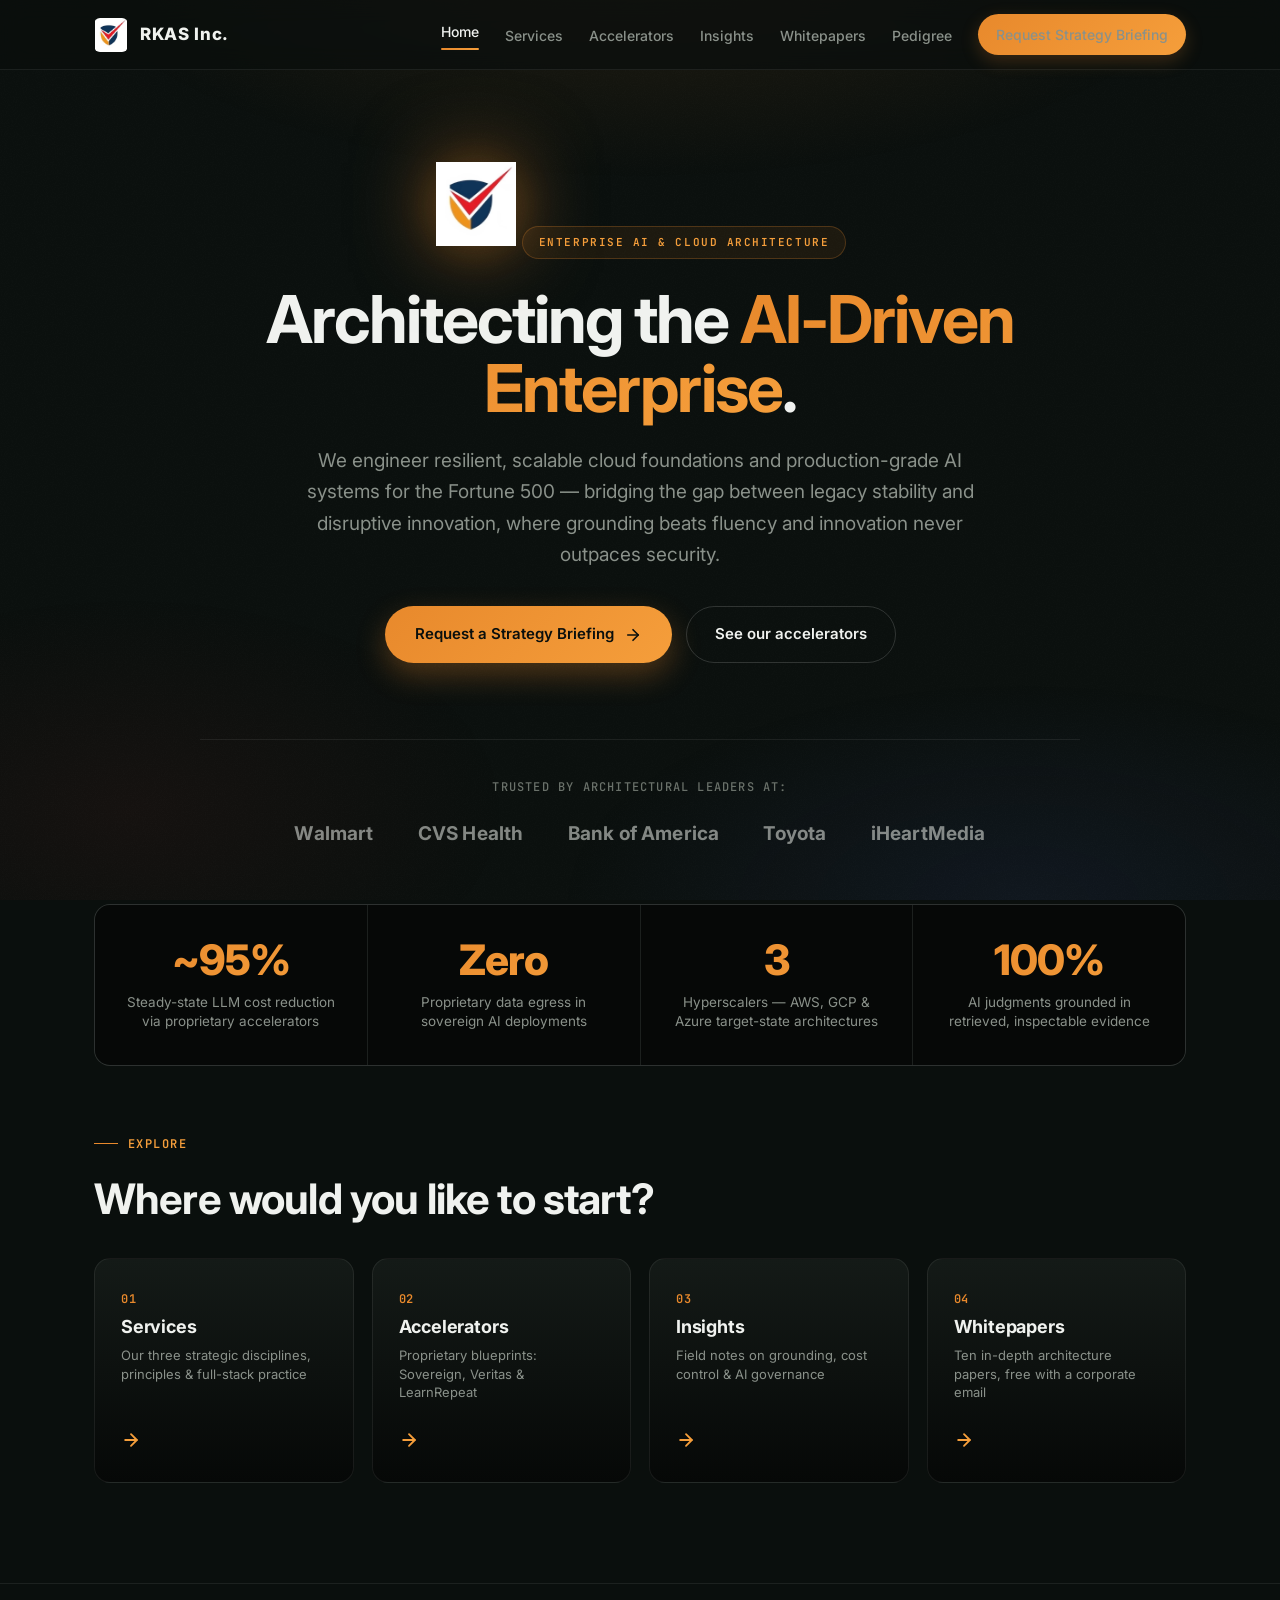
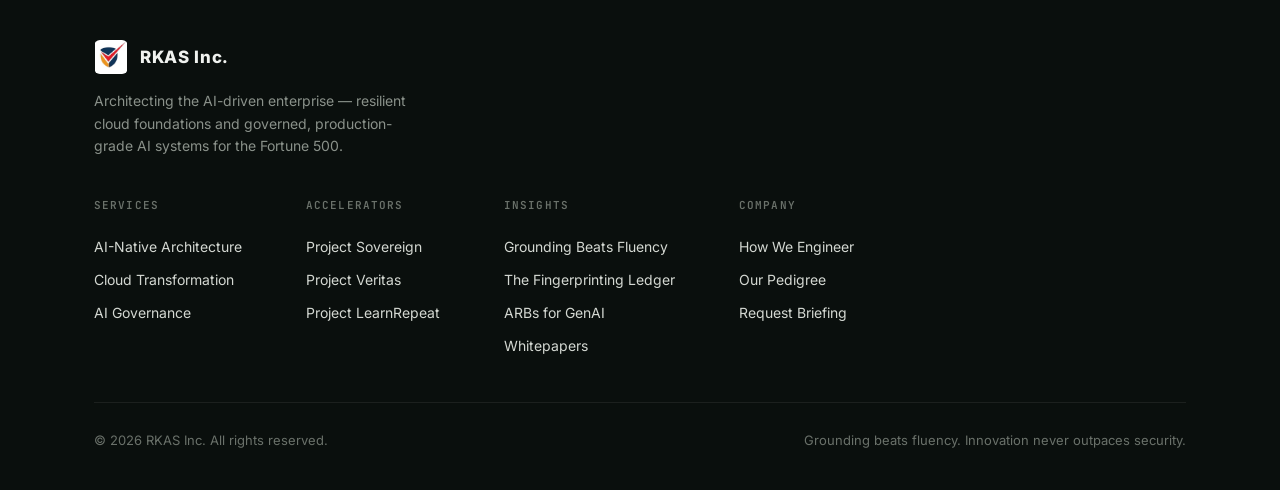
==== site/index.html @ 42dfb00d "RKAS Inc. — enterprise AI & cloud architecture marketing site Static, tabbed single-page site (Home " ====
<!DOCTYPE html>
<html lang="en">
<head>
  <meta charset="UTF-8" />
  <meta name="viewport" content="width=device-width, initial-scale=1.0" />
  <meta name="description" content="RKAS Inc. — architecting the AI-driven enterprise. We engineer resilient, scalable cloud foundations and production-grade, governed AI systems for the Fortune 500." />
  <meta name="robots" content="index, follow" />
  <meta name="theme-color" content="#0a0f0d" />
  <title>RKAS Inc. — Architecting the AI-Driven Enterprise</title>
  <link rel="icon" type="image/jpeg" href="assets/logo.jpg" />
  <link rel="preconnect" href="https://fonts.googleapis.com" />
  <link rel="preconnect" href="https://fonts.gstatic.com" crossorigin />
  <link href="https://fonts.googleapis.com/css2?family=Inter:wght@400;500;600;700;800&family=JetBrains+Mono:wght@500;600&display=swap" rel="stylesheet" />
  <!-- hCaptcha (whitepaper modal). Rendered explicitly from JS. -->
  <script src="https://js.hcaptcha.com/1/api.js?render=explicit" async defer></script>
  <style>
    :root {
      --bg: #0a0f0d;
      --bg-deep: #060807;
      --surface: #141a17;
      --surface-lift: #1c2421;
      --border: rgba(240, 242, 239, 0.08);
      --border-strong: rgba(240, 242, 239, 0.16);

      --chalk: #f0f2ef;
      --text: #d4d8d2;
      --muted: #8a918a;
      --muted-soft: #6a716a;

      --orange: #e8892c;
      --orange-bright: #f59e3b;
      --orange-glow: rgba(232, 137, 44, 0.5);
      --navy: #2a3a6e;
      --navy-bright: #4a5fa8;
      --red: #c63030;

      --shadow-lg: 0 30px 80px rgba(0, 0, 0, 0.5);
      --radius: 12px;
      --radius-lg: 16px;
      --mono: 'JetBrains Mono', ui-monospace, 'SF Mono', Menlo, monospace;
    }

    * { box-sizing: border-box; }
    html { scroll-behavior: smooth; }

    html, body {
      margin: 0;
      padding: 0;
      font-family: 'Inter', -apple-system, BlinkMacSystemFont, 'Segoe UI', Roboto, sans-serif;
      color: var(--text);
      background: var(--bg);
      -webkit-font-smoothing: antialiased;
      -moz-osx-font-smoothing: grayscale;
      line-height: 1.5;
    }

    body { min-height: 100vh; position: relative; overflow-x: hidden; }

    body::before {
      content: '';
      position: fixed;
      inset: 0;
      background:
        radial-gradient(ellipse 80% 50% at 50% -10%, rgba(232, 137, 44, 0.12), transparent 60%),
        radial-gradient(ellipse 60% 40% at 80% 100%, rgba(42, 58, 110, 0.18), transparent 60%),
        radial-gradient(ellipse 50% 40% at 10% 90%, rgba(198, 48, 48, 0.06), transparent 60%);
      pointer-events: none;
      z-index: 0;
    }

    body::after {
      content: '';
      position: fixed;
      inset: 0;
      background-image: url("data:image/svg+xml;utf8,<svg xmlns='http://www.w3.org/2000/svg' width='160' height='160'><filter id='n'><feTurbulence type='fractalNoise' baseFrequency='0.9' numOctaves='2' stitchTiles='stitch'/><feColorMatrix values='0 0 0 0 1 0 0 0 0 1 0 0 0 0 1 0 0 0 0.04 0'/></filter><rect width='100%' height='100%' filter='url(%23n)'/></svg>");
      pointer-events: none;
      z-index: 0;
      opacity: 0.5;
    }

    .container {
      width: 100%;
      max-width: 1140px;
      margin: 0 auto;
      padding: 0 24px;
      position: relative;
      z-index: 1;
    }

    a { color: inherit; }

    /* ---------- Header ---------- */
    .site-header {
      position: sticky;
      top: 0;
      z-index: 50;
      background: rgba(10, 15, 13, 0.72);
      backdrop-filter: blur(12px);
      -webkit-backdrop-filter: blur(12px);
      border-bottom: 1px solid var(--border);
    }

    .nav {
      display: flex;
      align-items: center;
      justify-content: space-between;
      padding: 14px 0;
    }

    .nav-left { display: flex; align-items: center; gap: 12px; }
    .nav-logo { width: 34px; height: 34px; object-fit: contain; border-radius: 6px; }
    .nav-name { font-weight: 800; font-size: 17px; letter-spacing: 0.04em; color: var(--chalk); }

    .nav-links {
      display: flex;
      align-items: center;
      gap: 26px;
      list-style: none;
      margin: 0;
      padding: 0;
    }

    .nav-links a {
      font-size: 14px;
      font-weight: 500;
      color: var(--muted);
      text-decoration: none;
      transition: color 0.15s;
    }

    .nav-links a:hover { color: var(--chalk); }

    .nav-cta {
      display: inline-flex;
      align-items: center;
      padding: 10px 18px;
      font-size: 13px;
      font-weight: 600;
      color: var(--bg);
      background: linear-gradient(135deg, var(--orange) 0%, var(--orange-bright) 100%);
      border-radius: 999px;
      text-decoration: none;
      box-shadow: 0 6px 18px rgba(232, 137, 44, 0.22);
      transition: filter 0.18s, box-shadow 0.2s, transform 0.1s;
      white-space: nowrap;
    }

    .nav-cta:hover { filter: brightness(1.08); box-shadow: 0 10px 26px rgba(232, 137, 44, 0.38); }
    .nav-cta:active { transform: translateY(1px); }

    .nav-toggle {
      display: none;
      background: none;
      border: 1px solid var(--border-strong);
      border-radius: 8px;
      padding: 8px;
      cursor: pointer;
    }
    .nav-toggle svg { width: 20px; height: 20px; stroke: var(--chalk); }

    /* ---------- Shared section bits ---------- */
    section { position: relative; }
    .section-pad { padding: 100px 0; }
    .alt-surface { background: var(--bg-deep); border-top: 1px solid var(--border); border-bottom: 1px solid var(--border); }

    /* ---------- Tabs ---------- */
    section[data-tab] { display: none; }
    section[data-tab].active { display: block; }
    .nav-links a[data-tab]:not(.nav-cta).active { color: var(--chalk); }
    .nav-links a[data-tab]:not(.nav-cta).active::after {
      content: '';
      display: block;
      height: 2px;
      margin-top: 5px;
      border-radius: 2px;
      background: linear-gradient(90deg, var(--orange), var(--orange-bright));
    }

    /* ---------- Home explore hub ---------- */
    .explore-grid { display: grid; grid-template-columns: repeat(4, 1fr); gap: 18px; }
    .explore-card {
      display: flex;
      flex-direction: column;
      justify-content: space-between;
      gap: 28px;
      min-height: 150px;
      text-decoration: none;
      padding: 26px;
      border: 1px solid var(--border);
      border-radius: var(--radius-lg);
      background: linear-gradient(180deg, var(--surface) 0%, var(--bg-deep) 100%);
      transition: border-color 0.2s, transform 0.2s;
    }
    .explore-card:hover { border-color: var(--border-strong); transform: translateY(-3px); }
    .ec-num { font-family: var(--mono); font-size: 12px; font-weight: 600; color: var(--orange); letter-spacing: 0.06em; }
    .ec-title { font-size: 18px; font-weight: 700; color: var(--chalk); letter-spacing: -0.01em; margin-top: 4px; }
    .ec-sub { font-size: 13px; color: var(--muted); margin-top: 6px; line-height: 1.45; }
    .ec-arrow svg { width: 20px; height: 20px; stroke: var(--orange-bright); fill: none; stroke-width: 2.2; stroke-linecap: round; stroke-linejoin: round; }

    .eyebrow {
      display: inline-flex;
      align-items: center;
      gap: 10px;
      font-family: var(--mono);
      font-size: 12px;
      font-weight: 600;
      letter-spacing: 0.12em;
      text-transform: uppercase;
      color: var(--orange-bright);
      margin-bottom: 22px;
    }

    .eyebrow::before {
      content: '';
      width: 24px;
      height: 1px;
      background: var(--orange);
    }

    .section-heading {
      font-size: clamp(28px, 4vw, 42px);
      font-weight: 700;
      letter-spacing: -0.02em;
      color: var(--chalk);
      margin: 0 0 18px;
      line-height: 1.12;
    }

    .section-intro {
      font-size: 17px;
      color: var(--muted);
      max-width: 640px;
      margin: 0;
      line-height: 1.65;
    }

    .section-head { max-width: 740px; margin-bottom: 60px; }

    /* ---------- Hero ---------- */
    .hero { text-align: center; padding: 92px 0 56px; }

    .hero-inner {
      max-width: 880px;
      margin: 0 auto;
      animation: rise 0.8s cubic-bezier(0.16, 1, 0.3, 1) both;
    }

    @keyframes rise {
      from { opacity: 0; transform: translateY(20px); }
      to { opacity: 1; transform: translateY(0); }
    }

    .hero-logo-wrap { display: inline-block; position: relative; margin-bottom: 28px; }
    .hero-logo-wrap::before {
      content: '';
      position: absolute;
      inset: -30%;
      background: radial-gradient(circle, var(--orange-glow), transparent 60%);
      filter: blur(20px);
      z-index: 0;
      opacity: 0.55;
    }
    .hero-logo {
      position: relative;
      width: 84px; height: 84px;
      object-fit: contain;
      z-index: 1;
      filter: drop-shadow(0 0 40px var(--orange-glow));
    }

    .hero-badge {
      display: inline-flex;
      align-items: center;
      gap: 8px;
      font-family: var(--mono);
      font-size: 11px;
      font-weight: 600;
      letter-spacing: 0.14em;
      text-transform: uppercase;
      color: var(--orange-bright);
      background: rgba(232, 137, 44, 0.08);
      border: 1px solid rgba(232, 137, 44, 0.25);
      padding: 7px 16px;
      border-radius: 999px;
      margin-bottom: 26px;
    }

    .hero h1 {
      font-size: clamp(38px, 6.4vw, 66px);
      font-weight: 700;
      letter-spacing: -0.03em;
      color: var(--chalk);
      margin: 0 0 22px;
      line-height: 1.05;
    }

    .hero h1 .accent {
      background: linear-gradient(135deg, var(--orange) 0%, var(--orange-bright) 100%);
      -webkit-background-clip: text;
      background-clip: text;
      -webkit-text-fill-color: transparent;
      color: transparent;
    }

    .hero p.sub {
      font-size: clamp(16px, 1.6vw, 19px);
      color: var(--muted);
      margin: 0 auto;
      max-width: 680px;
      line-height: 1.65;
    }

    .hero-actions { display: flex; gap: 14px; justify-content: center; flex-wrap: wrap; margin-top: 36px; }

    .btn-primary {
      display: inline-flex;
      align-items: center;
      gap: 10px;
      padding: 16px 30px;
      font-size: 15px;
      font-weight: 600;
      color: var(--bg);
      background: linear-gradient(135deg, var(--orange) 0%, var(--orange-bright) 100%);
      border-radius: 999px;
      text-decoration: none;
      box-shadow: 0 12px 30px rgba(232, 137, 44, 0.3);
      transition: filter 0.18s, box-shadow 0.2s, transform 0.1s;
    }
    .btn-primary:hover { filter: brightness(1.08); box-shadow: 0 16px 40px rgba(232, 137, 44, 0.45); }
    .btn-primary:active { transform: translateY(1px); }
    .btn-primary svg { width: 18px; height: 18px; stroke: currentColor; fill: none; stroke-width: 2.2; }

    .btn-ghost {
      display: inline-flex;
      align-items: center;
      gap: 8px;
      padding: 16px 28px;
      font-size: 15px;
      font-weight: 600;
      color: var(--chalk);
      background: transparent;
      border: 1px solid var(--border-strong);
      border-radius: 999px;
      text-decoration: none;
      transition: border-color 0.2s, background 0.2s, color 0.2s;
    }
    .btn-ghost:hover { border-color: rgba(232, 137, 44, 0.4); color: var(--orange-bright); background: rgba(232, 137, 44, 0.05); }

    /* ---------- Trust bar ---------- */
    .trust { margin-top: 76px; padding-top: 38px; border-top: 1px solid var(--border); }
    .trust-label {
      font-family: var(--mono);
      font-size: 12px;
      font-weight: 500;
      letter-spacing: 0.1em;
      text-transform: uppercase;
      color: var(--muted-soft);
      margin: 0 0 24px;
    }
    .trust-logos { display: flex; flex-wrap: wrap; align-items: center; justify-content: center; gap: 16px 44px; }
    .trust-logos span {
      font-size: 19px;
      font-weight: 700;
      letter-spacing: 0.01em;
      color: var(--text);
      opacity: 0.6;
      transition: opacity 0.2s;
    }
    .trust-logos span:hover { opacity: 1; }

    /* ---------- Stats band ---------- */
    .stats-band {
      display: grid;
      grid-template-columns: repeat(4, 1fr);
      gap: 1px;
      background: var(--border);
      border: 1px solid var(--border);
      border-radius: var(--radius-lg);
      overflow: hidden;
    }
    .stat { background: var(--bg-deep); padding: 34px 28px; text-align: center; }
    .stat-num {
      font-size: clamp(30px, 4vw, 42px);
      font-weight: 800;
      letter-spacing: -0.02em;
      line-height: 1;
      background: linear-gradient(135deg, var(--orange) 0%, var(--orange-bright) 100%);
      -webkit-background-clip: text;
      background-clip: text;
      -webkit-text-fill-color: transparent;
      color: transparent;
      margin-bottom: 12px;
    }
    .stat-label { font-size: 13.5px; color: var(--muted); line-height: 1.4; }

    /* ---------- Cards grid (services) ---------- */
    .grid-3 { display: grid; grid-template-columns: repeat(3, 1fr); gap: 24px; }

    .card {
      position: relative;
      background: linear-gradient(180deg, var(--surface) 0%, var(--bg-deep) 100%);
      border: 1px solid var(--border);
      border-radius: var(--radius-lg);
      padding: 34px 30px;
      transition: border-color 0.2s, transform 0.2s;
    }
    .card:hover { border-color: var(--border-strong); transform: translateY(-3px); }

    .card-icon {
      display: inline-flex;
      align-items: center;
      justify-content: center;
      width: 48px; height: 48px;
      border-radius: 12px;
      background: rgba(232, 137, 44, 0.1);
      border: 1px solid rgba(232, 137, 44, 0.25);
      margin-bottom: 22px;
    }
    .card-icon svg {
      width: 23px; height: 23px;
      stroke: var(--orange-bright);
      fill: none; stroke-width: 1.7;
      stroke-linecap: round; stroke-linejoin: round;
    }

    .card .kicker {
      display: block;
      font-family: var(--mono);
      font-size: 11px;
      font-weight: 600;
      letter-spacing: 0.1em;
      text-transform: uppercase;
      color: var(--orange);
      margin-bottom: 10px;
    }
    .card h3 {
      font-size: 20px;
      font-weight: 700;
      color: var(--chalk);
      margin: 0 0 13px;
      letter-spacing: -0.01em;
      line-height: 1.25;
    }
    .card p { font-size: 15px; color: var(--muted); margin: 0 0 20px; line-height: 1.62; }

    .card-tags { display: flex; flex-wrap: wrap; gap: 8px; padding-top: 18px; border-top: 1px solid var(--border); }
    .card-tag {
      font-family: var(--mono);
      font-size: 11px;
      color: var(--text);
      background: rgba(240, 242, 239, 0.04);
      border: 1px solid var(--border);
      padding: 5px 11px;
      border-radius: 6px;
    }

    /* ---------- Principles ---------- */
    .principles-grid { display: grid; grid-template-columns: repeat(2, 1fr); gap: 22px; }
    .principle {
      display: flex;
      gap: 20px;
      padding: 30px;
      background: linear-gradient(180deg, var(--surface) 0%, var(--bg-deep) 100%);
      border: 1px solid var(--border);
      border-radius: var(--radius-lg);
    }
    .principle-num {
      flex: none;
      font-family: var(--mono);
      font-size: 15px;
      font-weight: 600;
      color: var(--orange-bright);
      width: 44px; height: 44px;
      display: flex; align-items: center; justify-content: center;
      border: 1px solid rgba(232, 137, 44, 0.3);
      border-radius: 10px;
      background: rgba(232, 137, 44, 0.06);
    }
    .principle h3 { font-size: 18px; font-weight: 700; color: var(--chalk); margin: 4px 0 8px; letter-spacing: -0.01em; }
    .principle p { font-size: 14.5px; color: var(--muted); margin: 0; line-height: 1.6; }

    /* ---------- Accelerators (case blocks) ---------- */
    .case {
      position: relative;
      background: linear-gradient(180deg, var(--surface) 0%, var(--bg-deep) 100%);
      border: 1px solid var(--border);
      border-radius: var(--radius-lg);
      padding: 42px;
      margin-bottom: 26px;
      display: grid;
      grid-template-columns: 1fr 1.15fr;
      gap: 44px;
    }
    .case:last-child { margin-bottom: 0; }

    .case-side { }
    .case-name {
      font-family: var(--mono);
      font-size: 12px;
      font-weight: 600;
      letter-spacing: 0.08em;
      text-transform: uppercase;
      color: var(--orange);
      margin-bottom: 14px;
    }
    .case-domain {
      display: inline-block;
      font-family: var(--mono);
      font-size: 11px;
      color: var(--navy-bright);
      border: 1px solid rgba(74, 95, 168, 0.4);
      background: rgba(42, 58, 110, 0.15);
      padding: 4px 10px;
      border-radius: 6px;
      margin-bottom: 18px;
    }
    .case h3 {
      font-size: 24px;
      font-weight: 700;
      color: var(--chalk);
      margin: 0 0 16px;
      letter-spacing: -0.015em;
      line-height: 1.2;
    }
    .case-lead { font-size: 15.5px; color: var(--muted); margin: 0 0 24px; line-height: 1.65; }

    .case-metric {
      display: flex;
      align-items: baseline;
      gap: 12px;
      padding: 18px 20px;
      border: 1px solid rgba(232, 137, 44, 0.22);
      background: rgba(232, 137, 44, 0.05);
      border-radius: var(--radius);
    }
    .case-metric-num {
      font-size: 30px;
      font-weight: 800;
      letter-spacing: -0.02em;
      background: linear-gradient(135deg, var(--orange) 0%, var(--orange-bright) 100%);
      -webkit-background-clip: text;
      background-clip: text;
      -webkit-text-fill-color: transparent;
      color: transparent;
      line-height: 1;
    }
    .case-metric-label { font-size: 13px; color: var(--text); line-height: 1.4; }

    .case-highlights { display: flex; flex-direction: column; gap: 18px; }
    .hl { display: flex; gap: 14px; }
    .hl-mark { flex: none; margin-top: 3px; }
    .hl-mark svg { width: 18px; height: 18px; stroke: var(--orange-bright); fill: none; stroke-width: 2; stroke-linecap: round; stroke-linejoin: round; }
    .hl-label {
      font-family: var(--mono);
      font-size: 12px;
      font-weight: 600;
      letter-spacing: 0.04em;
      color: var(--chalk);
      display: block;
      margin-bottom: 4px;
    }
    .hl-text { font-size: 14px; color: var(--muted); line-height: 1.55; }

    /* ---------- Capabilities ---------- */
    .cap-grid { display: grid; grid-template-columns: repeat(4, 1fr); gap: 22px; }
    .cap-col h4 {
      font-family: var(--mono);
      font-size: 12px;
      font-weight: 600;
      letter-spacing: 0.08em;
      text-transform: uppercase;
      color: var(--orange-bright);
      margin: 0 0 16px;
      padding-bottom: 12px;
      border-bottom: 1px solid var(--border);
    }
    .cap-col ul { list-style: none; margin: 0; padding: 0; }
    .cap-col li { font-size: 14.5px; color: var(--text); padding: 7px 0; }

    /* ---------- Insights ---------- */
    .insights-grid { display: grid; grid-template-columns: repeat(3, 1fr); gap: 24px; }
    .insight-card {
      display: flex;
      flex-direction: column;
      text-decoration: none;
      background: linear-gradient(180deg, var(--surface) 0%, var(--bg-deep) 100%);
      border: 1px solid var(--border);
      border-radius: var(--radius-lg);
      padding: 30px;
      transition: border-color 0.2s, transform 0.2s;
    }
    .insight-card:hover { border-color: var(--border-strong); transform: translateY(-3px); }
    .insight-cat {
      font-family: var(--mono);
      font-size: 11px;
      font-weight: 600;
      letter-spacing: 0.08em;
      text-transform: uppercase;
      color: var(--orange);
      margin-bottom: 14px;
    }
    .insight-card h3 {
      font-size: 19px;
      font-weight: 700;
      color: var(--chalk);
      margin: 0 0 12px;
      letter-spacing: -0.01em;
      line-height: 1.3;
    }
    .insight-card p { font-size: 14.5px; color: var(--muted); margin: 0 0 22px; line-height: 1.6; flex: 1; }
    .insight-meta {
      display: flex;
      align-items: center;
      justify-content: space-between;
      padding-top: 18px;
      border-top: 1px solid var(--border);
      font-size: 13px;
      color: var(--muted-soft);
    }
    .insight-link { color: var(--orange-bright); font-weight: 600; display: inline-flex; align-items: center; gap: 6px; }
    .insight-link svg { width: 15px; height: 15px; stroke: currentColor; fill: none; stroke-width: 2.2; }

    /* ---------- Whitepapers ---------- */
    .wp-grid { display: grid; grid-template-columns: 1fr 1fr; gap: 24px; }
    .wp-card {
      position: relative;
      display: flex;
      flex-direction: column;
      background: linear-gradient(180deg, var(--surface) 0%, var(--bg-deep) 100%);
      border: 1px solid var(--border);
      border-radius: var(--radius-lg);
      padding: 34px;
      transition: border-color 0.2s, transform 0.2s;
    }
    .wp-card:hover { border-color: var(--border-strong); transform: translateY(-3px); }
    .wp-cat {
      font-family: var(--mono);
      font-size: 11px;
      font-weight: 600;
      letter-spacing: 0.08em;
      text-transform: uppercase;
      color: var(--orange);
      margin-bottom: 12px;
    }
    .wp-card h3 { font-size: 20px; font-weight: 700; color: var(--chalk); margin: 0 0 16px; letter-spacing: -0.015em; line-height: 1.28; }
    .wp-challenge {
      font-size: 14.5px; color: var(--text); line-height: 1.6;
      margin: 0 0 18px; padding: 14px 16px;
      background: rgba(232, 137, 44, 0.05);
      border: 1px solid rgba(232, 137, 44, 0.18);
      border-radius: 10px;
    }
    .wp-label {
      display: block; font-family: var(--mono); font-size: 11px;
      font-weight: 600; letter-spacing: 0.08em; text-transform: uppercase;
      margin-bottom: 6px;
    }
    .wp-challenge .wp-label { color: var(--orange-bright); }
    .wp-summary { font-size: 14.5px; color: var(--muted); margin: 0 0 24px; line-height: 1.65; flex: 1; }
    .wp-summary .wp-label { color: var(--muted-soft); }
    .wp-foot { display: flex; align-items: center; justify-content: space-between; gap: 16px; flex-wrap: wrap; padding-top: 22px; border-top: 1px solid var(--border); }
    .wp-specs { font-family: var(--mono); font-size: 12px; color: var(--muted-soft); }
    .wp-download {
      display: inline-flex;
      align-items: center;
      gap: 9px;
      padding: 12px 20px;
      font-family: inherit;
      font-size: 14px;
      font-weight: 600;
      color: var(--bg);
      background: linear-gradient(135deg, var(--orange) 0%, var(--orange-bright) 100%);
      border: none;
      border-radius: 999px;
      cursor: pointer;
      box-shadow: 0 6px 18px rgba(232, 137, 44, 0.22);
      transition: filter 0.18s, box-shadow 0.2s, transform 0.1s;
    }
    .wp-download:hover { filter: brightness(1.08); box-shadow: 0 10px 26px rgba(232, 137, 44, 0.38); }
    .wp-download:active { transform: translateY(1px); }
    .wp-download svg { width: 16px; height: 16px; stroke: currentColor; fill: none; stroke-width: 2.1; stroke-linecap: round; stroke-linejoin: round; }

    /* ---------- Modal ---------- */
    .modal-overlay {
      position: fixed;
      inset: 0;
      z-index: 100;
      display: none;
      align-items: center;
      justify-content: center;
      padding: 24px;
      background: rgba(6, 8, 7, 0.72);
      backdrop-filter: blur(6px);
      -webkit-backdrop-filter: blur(6px);
    }
    .modal-overlay.open { display: flex; animation: fade 0.2s ease both; }
    @keyframes fade { from { opacity: 0; } to { opacity: 1; } }

    .modal {
      position: relative;
      width: 100%;
      max-width: 460px;
      background: linear-gradient(180deg, var(--surface) 0%, var(--bg-deep) 100%);
      border: 1px solid var(--border-strong);
      border-radius: var(--radius-lg);
      box-shadow: var(--shadow-lg);
      padding: 36px;
      animation: rise 0.35s cubic-bezier(0.16, 1, 0.3, 1) both;
    }
    .modal-close {
      position: absolute;
      top: 16px; right: 16px;
      width: 34px; height: 34px;
      display: inline-flex; align-items: center; justify-content: center;
      background: transparent;
      border: 1px solid var(--border);
      border-radius: 8px;
      color: var(--muted);
      cursor: pointer;
      transition: color 0.15s, border-color 0.15s;
    }
    .modal-close:hover { color: var(--chalk); border-color: var(--border-strong); }
    .modal-close svg { width: 16px; height: 16px; stroke: currentColor; fill: none; stroke-width: 2; }
    .modal-icon {
      display: inline-flex; align-items: center; justify-content: center;
      width: 46px; height: 46px; border-radius: 12px;
      background: rgba(232, 137, 44, 0.1); border: 1px solid rgba(232, 137, 44, 0.25);
      margin-bottom: 18px;
    }
    .modal-icon svg { width: 22px; height: 22px; stroke: var(--orange-bright); fill: none; stroke-width: 1.8; stroke-linecap: round; stroke-linejoin: round; }
    .modal h3 { font-size: 22px; font-weight: 700; color: var(--chalk); margin: 0 0 8px; letter-spacing: -0.015em; }
    .modal-sub { font-size: 14.5px; color: var(--muted); margin: 0 0 24px; line-height: 1.55; }
    .modal-sub .wp-target { color: var(--chalk); font-weight: 600; }
    .modal .field { display: flex; flex-direction: column; gap: 8px; }
    .modal label { font-size: 12px; font-weight: 600; color: var(--text); letter-spacing: 0.04em; text-transform: uppercase; }
    .modal input {
      font-family: inherit; font-size: 15px; color: var(--chalk);
      padding: 13px 16px; border: 1px solid var(--border-strong);
      border-radius: var(--radius); background: rgba(10, 15, 13, 0.6);
      transition: border-color 0.18s, box-shadow 0.18s, background 0.18s; width: 100%;
    }
    .modal input::placeholder { color: var(--muted-soft); }
    .modal input:focus { outline: none; border-color: var(--orange); background: rgba(10, 15, 13, 0.9); box-shadow: 0 0 0 3px rgba(232, 137, 44, 0.18); }
    .modal input.invalid { border-color: var(--red); box-shadow: 0 0 0 3px rgba(198, 48, 48, 0.18); }
    .wp-captcha { margin: 16px 0 2px; min-height: 0; }
    .wp-captcha:empty { display: none; }
    .modal-error { font-size: 13px; color: #f08a8a; min-height: 18px; margin: 8px 0 0; }
    .modal-submit {
      margin-top: 18px; width: 100%;
      padding: 15px 24px; font-family: inherit; font-size: 14px; font-weight: 600;
      text-transform: uppercase; letter-spacing: 0.06em; color: var(--bg);
      background: linear-gradient(135deg, var(--orange) 0%, var(--orange-bright) 100%);
      border: none; border-radius: var(--radius); cursor: pointer;
      box-shadow: 0 8px 24px rgba(232, 137, 44, 0.25);
      transition: transform 0.1s, box-shadow 0.2s, filter 0.2s;
    }
    .modal-submit:hover { filter: brightness(1.08); box-shadow: 0 12px 32px rgba(232, 137, 44, 0.4); }
    .modal-submit:active { transform: translateY(1px); }
    .modal-submit:disabled { opacity: 0.7; cursor: default; }
    .modal-note { font-size: 12px; color: var(--muted-soft); margin: 16px 0 0; line-height: 1.5; text-align: center; }
    .modal-success {
      display: none; flex-direction: column; align-items: center; text-align: center; gap: 6px; padding: 12px 0;
    }
    .modal.done .modal-form { display: none; }
    .modal.done .modal-success { display: flex; }
    .modal-success .check {
      width: 56px; height: 56px; border-radius: 50%;
      background: rgba(0, 210, 148, 0.12); border: 1px solid rgba(0, 210, 148, 0.3);
      display: inline-flex; align-items: center; justify-content: center; margin-bottom: 8px;
    }
    .modal-success .check svg { width: 28px; height: 28px; stroke: #00d294; fill: none; stroke-width: 2.5; stroke-linecap: round; stroke-linejoin: round; }
    .modal-success h3 { margin: 0; }
    .modal-success p { font-size: 14px; color: var(--muted); margin: 0; }

    /* ---------- Pedigree ---------- */
    .pedigree-grid { display: grid; grid-template-columns: 1fr 1fr; gap: 26px; }
    .pedigree-block {
      background: linear-gradient(180deg, var(--surface) 0%, var(--bg-deep) 100%);
      border: 1px solid var(--border);
      border-radius: var(--radius-lg);
      padding: 38px 36px;
    }
    .pedigree-block h3 {
      font-family: var(--mono);
      font-size: 13px;
      font-weight: 600;
      letter-spacing: 0.08em;
      text-transform: uppercase;
      color: var(--orange-bright);
      margin: 0 0 18px;
    }
    .pedigree-block p { font-size: 16px; color: var(--text); margin: 0; line-height: 1.7; }
    .pedigree-quote {
      margin-top: 18px;
      font-size: 16px;
      color: var(--chalk);
      font-weight: 600;
      line-height: 1.5;
      padding-left: 16px;
      border-left: 2px solid var(--orange);
    }

    /* ---------- Contact ---------- */
    .contact {
      background: linear-gradient(180deg, var(--surface) 0%, var(--bg-deep) 100%);
      border-radius: var(--radius-lg);
      box-shadow: var(--shadow-lg);
      padding: 48px;
      max-width: 720px;
      width: 100%;
      margin: 0 auto;
      border: 1px solid var(--border);
      position: relative;
    }
    .contact::before {
      content: '';
      position: absolute;
      inset: -1px;
      border-radius: var(--radius-lg);
      padding: 1px;
      background: linear-gradient(180deg, rgba(232, 137, 44, 0.25), transparent 50%);
      -webkit-mask: linear-gradient(#000 0 0) content-box, linear-gradient(#000 0 0);
      -webkit-mask-composite: xor;
      mask-composite: exclude;
      pointer-events: none;
    }
    .contact-header { margin-bottom: 32px; text-align: center; }
    .contact-header h2 { font-size: 28px; font-weight: 700; color: var(--chalk); margin: 0 0 8px; letter-spacing: -0.015em; }
    .contact-header p { color: var(--muted); margin: 0; font-size: 15px; }

    .form { display: flex; flex-direction: column; gap: 20px; }
    .form-row { display: grid; grid-template-columns: 1fr 1fr; gap: 20px; }
    .field { display: flex; flex-direction: column; gap: 8px; }
    .field label {
      font-size: 12px;
      font-weight: 600;
      color: var(--text);
      letter-spacing: 0.04em;
      text-transform: uppercase;
    }
    .field label .req { color: var(--orange); margin-left: 3px; }

    .field input, .field select, .field textarea {
      font-family: inherit;
      font-size: 15px;
      color: var(--chalk);
      padding: 13px 16px;
      border: 1px solid var(--border-strong);
      border-radius: var(--radius);
      background: rgba(10, 15, 13, 0.6);
      transition: border-color 0.18s, box-shadow 0.18s, background 0.18s;
      width: 100%;
    }
    .field select {
      appearance: none;
      -webkit-appearance: none;
      background-image: url("data:image/svg+xml;utf8,<svg xmlns='http://www.w3.org/2000/svg' width='14' height='14' viewBox='0 0 24 24' fill='none' stroke='%238a918a' stroke-width='2' stroke-linecap='round' stroke-linejoin='round'><polyline points='6 9 12 15 18 9'/></svg>");
      background-repeat: no-repeat;
      background-position: right 16px center;
      padding-right: 42px;
      cursor: pointer;
    }
    .field input::placeholder, .field textarea::placeholder { color: var(--muted-soft); }
    .field textarea { resize: vertical; min-height: 130px; line-height: 1.55; }
    .field input:focus, .field select:focus, .field textarea:focus {
      outline: none;
      border-color: var(--orange);
      background: rgba(10, 15, 13, 0.9);
      box-shadow: 0 0 0 3px rgba(232, 137, 44, 0.18);
    }

    .submit {
      margin-top: 8px;
      padding: 16px 24px;
      font-family: inherit;
      font-size: 14px;
      font-weight: 600;
      text-transform: uppercase;
      letter-spacing: 0.08em;
      color: var(--bg);
      background: linear-gradient(135deg, var(--orange) 0%, var(--orange-bright) 100%);
      border: none;
      border-radius: var(--radius);
      cursor: pointer;
      transition: transform 0.1s, box-shadow 0.2s, filter 0.2s;
      box-shadow: 0 8px 24px rgba(232, 137, 44, 0.25);
    }
    .submit:hover { filter: brightness(1.08); box-shadow: 0 12px 32px rgba(232, 137, 44, 0.4); }
    .submit:active { transform: translateY(1px); }
    .submit:focus-visible { outline: 2px solid var(--orange-bright); outline-offset: 3px; }

    /* ---------- Footer ---------- */
    .footer { border-top: 1px solid var(--border); padding: 56px 0 40px; }
    .footer-top { display: flex; justify-content: space-between; gap: 40px; flex-wrap: wrap; margin-bottom: 40px; }
    .footer-brand { max-width: 320px; }
    .footer-brand .nav-left { margin-bottom: 16px; }
    .footer-brand p { font-size: 14px; color: var(--muted); margin: 0; line-height: 1.6; }
    .footer-cols { display: flex; gap: 64px; flex-wrap: wrap; }
    .footer-col h5 {
      font-family: var(--mono);
      font-size: 11px;
      font-weight: 600;
      letter-spacing: 0.1em;
      text-transform: uppercase;
      color: var(--muted-soft);
      margin: 0 0 16px;
    }
    .footer-col a { display: block; font-size: 14px; color: var(--text); text-decoration: none; padding: 6px 0; transition: color 0.15s; }
    .footer-col a:hover { color: var(--orange-bright); }
    .footer-bottom {
      padding-top: 28px;
      border-top: 1px solid var(--border);
      display: flex;
      justify-content: space-between;
      gap: 16px;
      flex-wrap: wrap;
      color: var(--muted-soft);
      font-size: 13px;
    }

    /* ---------- Mobile ---------- */
    @media (max-width: 900px) {
      .grid-3 { grid-template-columns: 1fr; }
      .insights-grid { grid-template-columns: 1fr; }
      .wp-grid { grid-template-columns: 1fr; }
      .explore-grid { grid-template-columns: 1fr 1fr; }
      .principles-grid { grid-template-columns: 1fr; }
      .pedigree-grid { grid-template-columns: 1fr; }
      .cap-grid { grid-template-columns: 1fr 1fr; }
      .stats-band { grid-template-columns: 1fr 1fr; }
      .case { grid-template-columns: 1fr; gap: 30px; padding: 32px; }
      .nav-links {
        position: absolute;
        top: 100%; left: 0; right: 0;
        flex-direction: column;
        align-items: stretch;
        gap: 0;
        background: rgba(10, 15, 13, 0.97);
        backdrop-filter: blur(12px);
        -webkit-backdrop-filter: blur(12px);
        border-bottom: 1px solid var(--border);
        padding: 8px 0;
        display: none;
      }
      .nav-links.open { display: flex; }
      .nav-links li { padding: 0 24px; }
      .nav-links a { display: block; padding: 14px 0; border-bottom: 1px solid var(--border); }
      .nav-links li:last-child a { border-bottom: none; }
      .nav-links .nav-cta { margin: 10px 24px; justify-content: center; }
      .nav-toggle { display: inline-flex; }
    }

    @media (max-width: 600px) {
      .container { padding: 0 18px; }
      .section-pad { padding: 64px 0; }
      .hero { padding: 56px 0 44px; }
      .section-head { margin-bottom: 40px; }
      .cap-grid { grid-template-columns: 1fr; }
      .stats-band { grid-template-columns: 1fr; }
      .explore-grid { grid-template-columns: 1fr; }
      .contact { padding: 30px 22px; }
      .form-row { grid-template-columns: 1fr; }
      .case { padding: 26px 22px; }
      .trust-logos span { font-size: 16px; }
    }
  </style>
</head>
<body>
  <!-- Header -->
  <header class="site-header">
    <div class="container">
      <nav class="nav">
        <a class="nav-left" href="#home" data-tab="home" style="text-decoration:none;">
          <img src="assets/logo.jpg" alt="" class="nav-logo" />
          <span class="nav-name">RKAS Inc.</span>
        </a>
        <button class="nav-toggle" aria-label="Toggle navigation" aria-expanded="false">
          <svg viewBox="0 0 24 24" fill="none" stroke-width="2" stroke-linecap="round"><line x1="3" y1="6" x2="21" y2="6"/><line x1="3" y1="12" x2="21" y2="12"/><line x1="3" y1="18" x2="21" y2="18"/></svg>
        </button>
        <ul class="nav-links">
          <li><a href="#home" data-tab="home">Home</a></li>
          <li><a href="#services" data-tab="services">Services</a></li>
          <li><a href="#accelerators" data-tab="accelerators">Accelerators</a></li>
          <li><a href="#insights" data-tab="insights">Insights</a></li>
          <li><a href="#whitepapers" data-tab="whitepapers">Whitepapers</a></li>
          <li><a href="#pedigree" data-tab="pedigree">Pedigree</a></li>
          <li><a href="#contact" data-tab="contact" class="nav-cta">Request Strategy Briefing</a></li>
        </ul>
      </nav>
    </div>
  </header>

  <!-- Hero -->
  <section class="hero active" data-tab="home">
    <div class="container">
      <div class="hero-inner">
        <div class="hero-logo-wrap">
          <img src="assets/logo.jpg" alt="RKAS Inc." class="hero-logo" />
        </div>
        <div class="hero-badge">Enterprise AI &amp; Cloud Architecture</div>
        <h1>Architecting the <span class="accent">AI-Driven Enterprise</span>.</h1>
        <p class="sub">We engineer resilient, scalable cloud foundations and production-grade AI systems for the Fortune 500 — bridging the gap between legacy stability and disruptive innovation, where grounding beats fluency and innovation never outpaces security.</p>
        <div class="hero-actions">
          <a href="#contact" class="btn-primary">
            Request a Strategy Briefing
            <svg viewBox="0 0 24 24" stroke-linecap="round" stroke-linejoin="round"><line x1="5" y1="12" x2="19" y2="12"/><polyline points="12 5 19 12 12 19"/></svg>
          </a>
          <a href="#accelerators" class="btn-ghost">See our accelerators</a>
        </div>

        <div class="trust">
          <p class="trust-label">Trusted by architectural leaders at:</p>
          <div class="trust-logos">
            <span>Walmart</span>
            <span>CVS Health</span>
            <span>Bank of America</span>
            <span>Toyota</span>
            <span>iHeartMedia</span>
          </div>
        </div>
      </div>
    </div>
  </section>

  <!-- Stats band -->
  <section class="active" data-tab="home" style="padding: 0 0 20px;">
    <div class="container">
      <div class="stats-band">
        <div class="stat">
          <div class="stat-num">~95%</div>
          <div class="stat-label">Steady-state LLM cost reduction via proprietary accelerators</div>
        </div>
        <div class="stat">
          <div class="stat-num">Zero</div>
          <div class="stat-label">Proprietary data egress in sovereign AI deployments</div>
        </div>
        <div class="stat">
          <div class="stat-num">3</div>
          <div class="stat-label">Hyperscalers — AWS, GCP &amp; Azure target-state architectures</div>
        </div>
        <div class="stat">
          <div class="stat-num">100%</div>
          <div class="stat-label">AI judgments grounded in retrieved, inspectable evidence</div>
        </div>
      </div>
    </div>
  </section>

  <!-- Home explore hub -->
  <section class="active" data-tab="home" style="padding: 40px 0 100px;">
    <div class="container">
      <div class="section-head" style="margin-bottom: 36px;">
        <span class="eyebrow">Explore</span>
        <h2 class="section-heading">Where would you like to start?</h2>
      </div>
      <div class="explore-grid">
        <a class="explore-card" href="#services" data-tab="services">
          <div>
            <span class="ec-num">01</span>
            <div class="ec-title">Services</div>
            <div class="ec-sub">Our three strategic disciplines, principles &amp; full-stack practice</div>
          </div>
          <span class="ec-arrow"><svg viewBox="0 0 24 24" stroke-linecap="round" stroke-linejoin="round"><line x1="5" y1="12" x2="19" y2="12"/><polyline points="12 5 19 12 12 19"/></svg></span>
        </a>
        <a class="explore-card" href="#accelerators" data-tab="accelerators">
          <div>
            <span class="ec-num">02</span>
            <div class="ec-title">Accelerators</div>
            <div class="ec-sub">Proprietary blueprints: Sovereign, Veritas &amp; LearnRepeat</div>
          </div>
          <span class="ec-arrow"><svg viewBox="0 0 24 24" stroke-linecap="round" stroke-linejoin="round"><line x1="5" y1="12" x2="19" y2="12"/><polyline points="12 5 19 12 12 19"/></svg></span>
        </a>
        <a class="explore-card" href="#insights" data-tab="insights">
          <div>
            <span class="ec-num">03</span>
            <div class="ec-title">Insights</div>
            <div class="ec-sub">Field notes on grounding, cost control &amp; AI governance</div>
          </div>
          <span class="ec-arrow"><svg viewBox="0 0 24 24" stroke-linecap="round" stroke-linejoin="round"><line x1="5" y1="12" x2="19" y2="12"/><polyline points="12 5 19 12 12 19"/></svg></span>
        </a>
        <a class="explore-card" href="#whitepapers" data-tab="whitepapers">
          <div>
            <span class="ec-num">04</span>
            <div class="ec-title">Whitepapers</div>
            <div class="ec-sub">Ten in-depth architecture papers, free with a corporate email</div>
          </div>
          <span class="ec-arrow"><svg viewBox="0 0 24 24" stroke-linecap="round" stroke-linejoin="round"><line x1="5" y1="12" x2="19" y2="12"/><polyline points="12 5 19 12 12 19"/></svg></span>
        </a>
      </div>
    </div>
  </section>

  <!-- Services -->
  <section id="services" class="section-pad" data-tab="services">
    <div class="container">
      <div class="section-head">
        <span class="eyebrow">Strategic Services</span>
        <h2 class="section-heading">Engineering the Future of Enterprise IT</h2>
        <p class="section-intro">Three disciplines, delivered as one integrated practice — so innovation and governance advance together rather than in tension.</p>
      </div>
      <div class="grid-3">
        <article class="card">
          <span class="card-icon" aria-hidden="true">
            <svg viewBox="0 0 24 24"><circle cx="12" cy="12" r="3"/><path d="M12 2v4M12 18v4M2 12h4M18 12h4M5 5l2.5 2.5M16.5 16.5L19 19M19 5l-2.5 2.5M7.5 16.5L5 19"/></svg>
          </span>
          <span class="kicker">Pillar 01</span>
          <h3>AI-Native Architecture &amp; Agentic Systems</h3>
          <p>Designing compound AI applications and agentic workflows that seamlessly combine LLMs, multimodal RAG, and internal APIs to orchestrate complex enterprise workflows.</p>
          <div class="card-tags">
            <span class="card-tag">Agent orchestration</span>
            <span class="card-tag">Multimodal RAG</span>
            <span class="card-tag">Tool &amp; API integration</span>
          </div>
        </article>
        <article class="card">
          <span class="card-icon" aria-hidden="true">
            <svg viewBox="0 0 24 24"><path d="M3 9l9-6 9 6v9a2 2 0 0 1-2 2H5a2 2 0 0 1-2-2z"/><path d="M9 21V12h6v9"/></svg>
          </span>
          <span class="kicker">Pillar 02</span>
          <h3>Enterprise Architecture &amp; Cloud Transformation</h3>
          <p>Aligning CXO strategy with precise engineering. We drive digital modernization and target-state cloud architectures across AWS, GCP, and Azure to future-proof complex legacy environments.</p>
          <div class="card-tags">
            <span class="card-tag">Multi-cloud target state</span>
            <span class="card-tag">Legacy modernization</span>
            <span class="card-tag">Cost &amp; resilience</span>
          </div>
        </article>
        <article class="card">
          <span class="card-icon" aria-hidden="true">
            <svg viewBox="0 0 24 24"><path d="M12 22s8-4 8-10V5l-8-3-8 3v7c0 6 8 10 8 10z"/><polyline points="9 12 11 14 15 10"/></svg>
          </span>
          <span class="kicker">Pillar 03</span>
          <h3>AI Governance &amp; Enterprise Risk Control</h3>
          <p>Extending traditional enterprise governance into GenAI. We define strict guardrails, human-in-the-loop controls, and Architecture Review Boards to ensure AI adoption remains secure and compliant.</p>
          <div class="card-tags">
            <span class="card-tag">Guardrails</span>
            <span class="card-tag">Human-in-the-loop</span>
            <span class="card-tag">Review boards</span>
          </div>
        </article>
      </div>
    </div>
  </section>

  <!-- Principles / How we engineer -->
  <section id="principles" class="section-pad alt-surface" data-tab="services">
    <div class="container">
      <div class="section-head">
        <span class="eyebrow">How We Engineer</span>
        <h2 class="section-heading">Principles That Make AI Safe for the Enterprise</h2>
        <p class="section-intro">The same architectural discipline runs through every system we ship. These are not slogans — they are enforced contracts in our designs.</p>
      </div>
      <div class="principles-grid">
        <div class="principle">
          <div class="principle-num">01</div>
          <div>
            <h3>Grounding beats fluency</h3>
            <p>No AI output enters the business data plane unless it is tied to specific retrieved evidence — a source span, a concept node, or a prior decision. A system that can't show its evidence doesn't ship.</p>
          </div>
        </div>
        <div class="principle">
          <div class="principle-num">02</div>
          <div>
            <h3>Innovation cannot outpace security</h3>
            <p>Every deployment ships with guardrails, human-in-the-loop controls, and Architecture Review Boards. We act as both the spear of innovation and the shield of governance.</p>
          </div>
        </div>
        <div class="principle">
          <div class="principle-num">03</div>
          <div>
            <h3>Evidence is data, not log output</h3>
            <p>Decision trails live in the database next to the values they justify — inspectable, auditable, and queryable — not buried in application logs where no one can act on them.</p>
          </div>
        </div>
        <div class="principle">
          <div class="principle-num">04</div>
          <div>
            <h3>Determinism where possible, disclosed where not</h3>
            <p>Prompt templates, model IDs, and embedding versions are versioned as code and gated against a golden corpus. Where non-determinism is unavoidable, it is measured and disclosed.</p>
          </div>
        </div>
      </div>
    </div>
  </section>

  <!-- Accelerators -->
  <section id="accelerators" class="section-pad" data-tab="accelerators">
    <div class="container">
      <div class="section-head">
        <span class="eyebrow">Proof of Capability</span>
        <h2 class="section-heading">Proven Blueprints for Complex Problems</h2>
        <p class="section-intro">Our team leverages proprietary architectural frameworks to rapidly deploy secure, customized solutions. Each blueprint below is a production-hardened pattern, ready to adapt to your environment.</p>
      </div>

      <!-- Sovereign -->
      <article class="case">
        <div class="case-side">
          <div class="case-name">Project Sovereign</div>
          <div class="case-domain">Privacy-First Multimodal RAG</div>
          <h3>Absolute data sovereignty over fragmented, unstructured data.</h3>
          <p class="case-lead">Built to vectorize and retrieve highly fragmented, unstructured data — audio, scanned PDFs, long-form documents — entirely via local model inference, ensuring proprietary enterprise data never leaves your environment.</p>
          <div class="case-metric">
            <span class="case-metric-num">0</span>
            <span class="case-metric-label">bytes of proprietary data sent to third-party AI services — all inference runs in-boundary</span>
          </div>
        </div>
        <div class="case-highlights">
          <div class="hl">
            <span class="hl-mark"><svg viewBox="0 0 24 24"><polyline points="4 12 10 18 20 6"/></svg></span>
            <div><span class="hl-label">Zero-egress inference</span><span class="hl-text">Embedding and generation run on local / in-VPC models; the cloud is touched only for optional OCR and voice synthesis, never for proprietary content.</span></div>
          </div>
          <div class="hl">
            <span class="hl-mark"><svg viewBox="0 0 24 24"><polyline points="4 12 10 18 20 6"/></svg></span>
            <div><span class="hl-label">Multimodal ingestion</span><span class="hl-text">OCR for scanned PDFs, speech-to-text for audio, plus document and web crawlers — all normalized into a single, deduplicated vector store.</span></div>
          </div>
          <div class="hl">
            <span class="hl-mark"><svg viewBox="0 0 24 24"><polyline points="4 12 10 18 20 6"/></svg></span>
            <div><span class="hl-label">Cross-lingual retrieval</span><span class="hl-text">A single query surfaces relevant evidence across languages and modalities, with a two-stage vector-search-then-rerank pipeline for precision.</span></div>
          </div>
          <div class="hl">
            <span class="hl-mark"><svg viewBox="0 0 24 24"><polyline points="4 12 10 18 20 6"/></svg></span>
            <div><span class="hl-label">Grounded-or-silent generation</span><span class="hl-text">Every answer cites its source passages; when no relevant evidence is retrieved, the system says so rather than hallucinate.</span></div>
          </div>
        </div>
      </article>

      <!-- Veritas -->
      <article class="case">
        <div class="case-side">
          <div class="case-name">Project Veritas</div>
          <div class="case-domain">The Proprietary Fingerprinting Ledger</div>
          <h3>Evidence-driven discovery pipelines that turn chaos into structured insight.</h3>
          <p class="case-lead">A serverless, event-driven architecture designed to convert chaotic external data feeds into structured insights — with a proprietary fingerprinting ledger that reduces steady-state inference cost by ~95% while maintaining strict data provenance.</p>
          <div class="case-metric">
            <span class="case-metric-num">~95%</span>
            <span class="case-metric-label">reduction in steady-state LLM cost on unchanged records via the fingerprinting ledger</span>
          </div>
        </div>
        <div class="case-highlights">
          <div class="hl">
            <span class="hl-mark"><svg viewBox="0 0 24 24"><polyline points="4 12 10 18 20 6"/></svg></span>
            <div><span class="hl-label">Tiered extraction ladder</span><span class="hl-text">Deterministic, source-specific adapters run first; generic LLM extraction is a logged last resort — maximizing fidelity and minimizing cost.</span></div>
          </div>
          <div class="hl">
            <span class="hl-mark"><svg viewBox="0 0 24 24"><polyline points="4 12 10 18 20 6"/></svg></span>
            <div><span class="hl-label">Two-stage matching</span><span class="hl-text">Cheap signal scoring delivers wide recall; the model is invoked only on the genuinely uncertain set — and must cite evidence or return no-match.</span></div>
          </div>
          <div class="hl">
            <span class="hl-mark"><svg viewBox="0 0 24 24"><polyline points="4 12 10 18 20 6"/></svg></span>
            <div><span class="hl-label">Fingerprinting ledger</span><span class="hl-text">Content-hash fingerprints detect new, edited, and unchanged records — bypassing scoring, inference, and persistence entirely for steady-state data.</span></div>
          </div>
          <div class="hl">
            <span class="hl-mark"><svg viewBox="0 0 24 24"><polyline points="4 12 10 18 20 6"/></svg></span>
            <div><span class="hl-label">Evidence as data</span><span class="hl-text">Every machine judgment is written next to the value it justifies — fully inspectable, replayable, and gated by an audit feedback loop.</span></div>
          </div>
        </div>
      </article>

      <!-- LearnRepeat -->
      <article class="case">
        <div class="case-side">
          <div class="case-name">Project LearnRepeat</div>
          <div class="case-domain">Offline-First Edge Synchronization</div>
          <h3>Enterprise mobility and data resiliency at the zero-connectivity edge.</h3>
          <p class="case-lead">A masterclass in enterprise mobility and data resiliency. Utilizes local-first SQLite architectures and custom monotonic synchronization to guarantee zero data loss and uninterrupted business logic in zero-connectivity environments.</p>
          <div class="case-metric">
            <span class="case-metric-num">Zero</span>
            <span class="case-metric-label">data loss across disconnected operation and reconnection cycles</span>
          </div>
        </div>
        <div class="case-highlights">
          <div class="hl">
            <span class="hl-mark"><svg viewBox="0 0 24 24"><polyline points="4 12 10 18 20 6"/></svg></span>
            <div><span class="hl-label">Local-first data plane</span><span class="hl-text">Full read/write capability with no network dependency — business logic never blocks on connectivity.</span></div>
          </div>
          <div class="hl">
            <span class="hl-mark"><svg viewBox="0 0 24 24"><polyline points="4 12 10 18 20 6"/></svg></span>
            <div><span class="hl-label">Monotonic sync protocol</span><span class="hl-text">A custom, ordering-preserving reconciliation guarantees no lost or reordered writes when devices rejoin the network.</span></div>
          </div>
          <div class="hl">
            <span class="hl-mark"><svg viewBox="0 0 24 24"><polyline points="4 12 10 18 20 6"/></svg></span>
            <div><span class="hl-label">Idempotent replay</span><span class="hl-text">Every synchronization operation is replayable and reversible, so partial failures never corrupt the store.</span></div>
          </div>
          <div class="hl">
            <span class="hl-mark"><svg viewBox="0 0 24 24"><polyline points="4 12 10 18 20 6"/></svg></span>
            <div><span class="hl-label">Edge-to-core convergence</span><span class="hl-text">Deterministic convergence on reconnect means the edge and the core always agree on the final state.</span></div>
          </div>
        </div>
      </article>
    </div>
  </section>

  <!-- Capabilities -->
  <section class="section-pad" data-tab="services">
    <div class="container">
      <div class="section-head">
        <span class="eyebrow">Technical Depth</span>
        <h2 class="section-heading">A Full-Stack Architecture Practice</h2>
        <p class="section-intro">From CXO target-state strategy down to the embedding model and the IAM policy — we operate across the entire enterprise stack.</p>
      </div>
      <div class="cap-grid">
        <div class="cap-col">
          <h4>Cloud &amp; Platform</h4>
          <ul>
            <li>AWS · GCP · Azure</li>
            <li>Serverless &amp; event-driven</li>
            <li>Terraform / IaC</li>
            <li>Containers &amp; Cloud Run</li>
            <li>CI/CD &amp; Workload Identity</li>
          </ul>
        </div>
        <div class="cap-col">
          <h4>AI &amp; ML</h4>
          <ul>
            <li>Agentic &amp; compound AI</li>
            <li>Multimodal RAG</li>
            <li>Local &amp; in-VPC inference</li>
            <li>Vertex AI &amp; LLM gateways</li>
            <li>Golden-corpus evaluation</li>
          </ul>
        </div>
        <div class="cap-col">
          <h4>Data &amp; Retrieval</h4>
          <ul>
            <li>Postgres &amp; pgvector</li>
            <li>Vector stores &amp; embeddings</li>
            <li>OCR, STT &amp; ingestion</li>
            <li>Provenance &amp; evidence ledgers</li>
            <li>BigQuery analytics sinks</li>
          </ul>
        </div>
        <div class="cap-col">
          <h4>Governance</h4>
          <ul>
            <li>Architecture Review Boards</li>
            <li>Guardrails &amp; HITL controls</li>
            <li>Typed error &amp; audit contracts</li>
            <li>Secret management &amp; rotation</li>
            <li>Compliance-ready posture</li>
          </ul>
        </div>
      </div>
    </div>
  </section>

  <!-- Pedigree -->
  <section id="pedigree" class="section-pad" data-tab="pedigree">
    <div class="container">
      <div class="section-head">
        <span class="eyebrow">About RKAS Inc.</span>
        <h2 class="section-heading">The Architects Behind the Enterprise</h2>
      </div>
      <div class="pedigree-grid">
        <div class="pedigree-block">
          <h3>The Pedigree</h3>
          <p>RKAS Inc. is a specialized collective of enterprise architects, cloud engineers, and AI strategists. With decades of combined experience modernizing the infrastructure of the world's largest logistics, retail, and financial institutions, we recognized a critical gap in the market: innovation was outpacing governance.</p>
        </div>
        <div class="pedigree-block">
          <h3>The Philosophy</h3>
          <p>We were founded to bridge that gap. We do not just implement the latest AI models; we architect the resilient, secure, and highly scalable enterprise foundations required to run them.</p>
          <p class="pedigree-quote">In the enterprise sector, grounding beats fluency, and innovation cannot outpace security.</p>
        </div>
      </div>
    </div>
  </section>

  <!-- Insights -->
  <section id="insights" class="section-pad" data-tab="insights">
    <div class="container">
      <div class="section-head">
        <span class="eyebrow">Insights</span>
        <h2 class="section-heading">Field Notes on Enterprise AI &amp; Architecture</h2>
        <p class="section-intro">Practical perspectives from our architecture practice — on grounding AI for the enterprise, controlling inference cost, and governing what you ship.</p>
      </div>
      <div class="insights-grid">
        <a class="insight-card" href="insights/grounding-beats-fluency.html">
          <span class="insight-cat">AI Governance</span>
          <h3>Grounding Beats Fluency: The Enterprise AI Evidence Layer</h3>
          <p>A model that sounds right is a liability if it can't show why. Why evidence belongs in the data plane — not the logs — and the pattern that makes every AI judgment inspectable.</p>
          <div class="insight-meta">
            <span>8 min read</span>
            <span class="insight-link">Read<svg viewBox="0 0 24 24" stroke-linecap="round" stroke-linejoin="round"><line x1="5" y1="12" x2="19" y2="12"/><polyline points="12 5 19 12 12 19"/></svg></span>
          </div>
        </a>
        <a class="insight-card" href="insights/fingerprinting-ledger-llm-cost.html">
          <span class="insight-cat">Cost Architecture</span>
          <h3>The Fingerprinting Ledger: Cutting Steady-State LLM Cost by ~95%</h3>
          <p>Continuous AI pipelines quietly re-process the same unchanged data on every run. The highest-leverage cost lever is to stop paying to re-decide what hasn't changed.</p>
          <div class="insight-meta">
            <span>7 min read</span>
            <span class="insight-link">Read<svg viewBox="0 0 24 24" stroke-linecap="round" stroke-linejoin="round"><line x1="5" y1="12" x2="19" y2="12"/><polyline points="12 5 19 12 12 19"/></svg></span>
          </div>
        </a>
        <a class="insight-card" href="insights/architecture-review-boards-genai.html">
          <span class="insight-cat">AI Governance</span>
          <h3>Architecture Review Boards for GenAI</h3>
          <p>GenAI quietly invalidates three core assumptions of the traditional ARB. How to extend enterprise governance into AI without killing delivery velocity.</p>
          <div class="insight-meta">
            <span>9 min read</span>
            <span class="insight-link">Read<svg viewBox="0 0 24 24" stroke-linecap="round" stroke-linejoin="round"><line x1="5" y1="12" x2="19" y2="12"/><polyline points="12 5 19 12 12 19"/></svg></span>
          </div>
        </a>
      </div>
    </div>
  </section>

  <!-- Whitepapers -->
  <!--
    HOW TO ADD A WHITEPAPER (see whitepapers/README.md for detail):
    1. Drop the PDF into site/assets/ (e.g. assets/RKAS_Inc_WP11_My_Topic.pdf).
    2. Duplicate one .wp-card block below.
    3. Edit: .wp-cat (number · category), h3 (title), .wp-challenge (the hook),
       .wp-summary (executive summary). Keep the <span class="wp-label"> labels.
    4. Update .wp-specs (page count).
    5. On the .wp-download button set:
         data-pdf="assets/RKAS_Inc_WP11_My_Topic.pdf"   (path to the file)
         data-title="Short Title For The Lead Record"  (recorded with the captured email)
    The corporate-email gate + Netlify lead capture + auto-download is wired
    automatically to any button with class "wp-download".
  -->
  <section id="whitepapers" class="section-pad" data-tab="whitepapers">
    <div class="container">
      <div class="section-head">
        <span class="eyebrow">Whitepapers</span>
        <h2 class="section-heading">In-Depth Architecture Whitepapers</h2>
        <p class="section-intro">Read the executive summary below. Download the full whitepaper with your corporate email — the PDF starts automatically.</p>
      </div>
      <div class="wp-grid">

        <!-- WP01 -->
        <article class="wp-card">
          <span class="wp-cat">Whitepaper 01 · RAG Architecture</span>
          <h3>The RAG Illusion: Why Retrieval Accuracy Doesn't Guarantee Faithfulness</h3>
          <p class="wp-challenge"><span class="wp-label">The Challenge</span>Your enterprise AI might be retrieving the correct documents, but it is answering the wrong questions. Discover the architectural fix for hallucinated structures.</p>
          <p class="wp-summary"><span class="wp-label">Executive Summary</span>In enterprise Retrieval-Augmented Generation (RAG) systems, retrieving the correct topical context is only half the battle. A common, silent failure occurs when an LLM is asked a multi-part question: the system retrieves topically relevant passages, but the LLM maps the structure of the question onto loosely related facts, creating a highly confident, entirely misattributed answer. This whitepaper details the implementation of Query Decomposition and Cross-Encoder Re-ranking to enforce absolute structural faithfulness in production AI.</p>
          <div class="wp-foot">
            <span class="wp-specs">PDF · 3 pages</span>
            <button type="button" class="wp-download" data-pdf="assets/RKAS_Inc_WP01_RAG_Faithfulness.pdf" data-title="The RAG Illusion: Retrieval Accuracy vs. Faithfulness">
              <svg viewBox="0 0 24 24"><path d="M21 15v4a2 2 0 0 1-2 2H5a2 2 0 0 1-2-2v-4"/><polyline points="7 10 12 15 17 10"/><line x1="12" y1="15" x2="12" y2="3"/></svg>
              Download PDF
            </button>
          </div>
        </article>

        <!-- WP02 -->
        <article class="wp-card">
          <span class="wp-cat">Whitepaper 02 · Cost Architecture</span>
          <h3>The 95% LLM Cost Reduction Strategy: Semantic Fingerprinting</h3>
          <p class="wp-challenge"><span class="wp-label">The Challenge</span>Scaling AI pipelines can bankrupt an IT budget. Learn how a cryptographic ledger approach to unstructured data reduced steady-state LLM token costs by 95%.</p>
          <p class="wp-summary"><span class="wp-label">Executive Summary</span>Continuous data ingestion pipelines (such as competitive monitoring or vendor scraping) routinely re-process unchanged or slightly modified data, burning massive LLM token budgets. By implementing an edge-level 'Semantic Fingerprinting' ledger, enterprises can bypass the LLM entirely for 95% of steady-state data volume. This paper outlines the architecture of an intelligent bypass mechanism that relies on noun-chunk hashing to isolate meaningful semantic changes from formatting noise.</p>
          <div class="wp-foot">
            <span class="wp-specs">PDF · 2 pages</span>
            <button type="button" class="wp-download" data-pdf="assets/RKAS_Inc_WP02_Semantic_Fingerprinting.pdf" data-title="The 95% LLM Cost Reduction Strategy: Semantic Fingerprinting">
              <svg viewBox="0 0 24 24"><path d="M21 15v4a2 2 0 0 1-2 2H5a2 2 0 0 1-2-2v-4"/><polyline points="7 10 12 15 17 10"/><line x1="12" y1="15" x2="12" y2="3"/></svg>
              Download PDF
            </button>
          </div>
        </article>

        <!-- WP03 -->
        <article class="wp-card">
          <span class="wp-cat">Whitepaper 03 · RAG Architecture</span>
          <h3>Architecting Multilingual AI: The Hidden Traps of Cross-Lingual RAG</h3>
          <p class="wp-challenge"><span class="wp-label">The Challenge</span>Bilingual AI requires more than a multilingual embedding model. Discover why cross-encoders silently destroy non-English retrieval and how to fix it.</p>
          <p class="wp-summary"><span class="wp-label">Executive Summary</span>Global enterprises deploying multilingual AI assistants often discover that their systems silently fail when handling cross-lingual queries. Even with state-of-the-art multilingual embedding models, downstream components like Cross-Encoder re-rankers are notoriously English-biased, actively demoting perfectly accurate foreign-language source documents. This whitepaper exposes the asymmetrical language traps in enterprise RAG and provides a blueprint for resilient multilingual orchestration.</p>
          <div class="wp-foot">
            <span class="wp-specs">PDF · 2 pages</span>
            <button type="button" class="wp-download" data-pdf="assets/RKAS_Inc_WP03_Multilingual_RAG.pdf" data-title="Architecting Multilingual AI: Cross-Lingual RAG">
              <svg viewBox="0 0 24 24"><path d="M21 15v4a2 2 0 0 1-2 2H5a2 2 0 0 1-2-2v-4"/><polyline points="7 10 12 15 17 10"/><line x1="12" y1="15" x2="12" y2="3"/></svg>
              Download PDF
            </button>
          </div>
        </article>

        <!-- WP04 -->
        <article class="wp-card">
          <span class="wp-cat">Whitepaper 04 · Reliability Engineering</span>
          <h3>Orchestrating LLM Reliability: Circuit Breakers and Token Buckets</h3>
          <p class="wp-challenge"><span class="wp-label">The Challenge</span>Don't let a third-party LLM rate limit take down your entire enterprise platform. Learn how to architect centralized API throttling.</p>
          <p class="wp-summary"><span class="wp-label">Executive Summary</span>When scaling GenAI, relying on an SDK's built-in retry logic is a recipe for disaster. If a cloud provider returns a 'Quota Exhausted' 429 error, naive SDKs will continuously retry, exhausting connection pools and causing cascading system failures. This whitepaper explains how to build a centralized, asynchronous LLM Gateway utilizing token buckets and circuit breakers to guarantee platform stability.</p>
          <div class="wp-foot">
            <span class="wp-specs">PDF · 2 pages</span>
            <button type="button" class="wp-download" data-pdf="assets/RKAS_Inc_WP04_LLM_Throttling.pdf" data-title="Orchestrating LLM Reliability: Circuit Breakers and Token Buckets">
              <svg viewBox="0 0 24 24"><path d="M21 15v4a2 2 0 0 1-2 2H5a2 2 0 0 1-2-2v-4"/><polyline points="7 10 12 15 17 10"/><line x1="12" y1="15" x2="12" y2="3"/></svg>
              Download PDF
            </button>
          </div>
        </article>

        <!-- WP05 -->
        <article class="wp-card">
          <span class="wp-cat">Whitepaper 05 · Platform Engineering</span>
          <h3>The Silent Failure of AI Gateways: Cloud Run and Async Event Loops</h3>
          <p class="wp-challenge"><span class="wp-label">The Challenge</span>Is your asynchronous Python API randomly crashing under LLM load? The culprit is likely a synchronous SDK call blocking your event loop.</p>
          <p class="wp-summary"><span class="wp-label">Executive Summary</span>Modern enterprise APIs rely heavily on asynchronous frameworks (like FastAPI). However, integrating third-party AI SDKs that execute synchronous HTTP calls can completely block the ASGI event loop. This leads to dropped connections, failed Kubernetes/Cloud Run liveness probes, and silent container restarts. We detail the architectural patterns required to safely wrap blocking AI calls in executor threads.</p>
          <div class="wp-foot">
            <span class="wp-specs">PDF · 2 pages</span>
            <button type="button" class="wp-download" data-pdf="assets/RKAS_Inc_WP05_Async_Event_Loops.pdf" data-title="The Silent Failure of AI Gateways: Async Event Loops">
              <svg viewBox="0 0 24 24"><path d="M21 15v4a2 2 0 0 1-2 2H5a2 2 0 0 1-2-2v-4"/><polyline points="7 10 12 15 17 10"/><line x1="12" y1="15" x2="12" y2="3"/></svg>
              Download PDF
            </button>
          </div>
        </article>

        <!-- WP06 -->
        <article class="wp-card">
          <span class="wp-cat">Whitepaper 06 · Data Engineering</span>
          <h3>Data Layer Explosions: The Hidden Costs of GIN Indexes in Postgres</h3>
          <p class="wp-challenge"><span class="wp-label">The Challenge</span>Adding a GIN index to speed up vector or text search? You might be unknowingly destroying your database's write performance.</p>
          <p class="wp-summary"><span class="wp-label">Executive Summary</span>As enterprises scale AI applications, Generalized Inverted Indexes (GIN) are frequently added to PostgreSQL for full-text and array search capabilities. While they dramatically accelerate read operations, they introduce catastrophic overhead on DELETE operations. This whitepaper analyzes a production incident where a simple data purge took 11 minutes and saturated connection pools, and presents architectural alternatives for managing AI indexing.</p>
          <div class="wp-foot">
            <span class="wp-specs">PDF · 2 pages</span>
            <button type="button" class="wp-download" data-pdf="assets/RKAS_Inc_WP06_GIN_Index_Explosion.pdf" data-title="Data Layer Explosions: GIN Indexes in Postgres">
              <svg viewBox="0 0 24 24"><path d="M21 15v4a2 2 0 0 1-2 2H5a2 2 0 0 1-2-2v-4"/><polyline points="7 10 12 15 17 10"/><line x1="12" y1="15" x2="12" y2="3"/></svg>
              Download PDF
            </button>
          </div>
        </article>

        <!-- WP07 -->
        <article class="wp-card">
          <span class="wp-cat">Whitepaper 07 · RAG Architecture</span>
          <h3>Audio-First AI: Overcoming the Transcription Bottleneck in Enterprise RAG</h3>
          <p class="wp-challenge"><span class="wp-label">The Challenge</span>A RAG system is only as good as its text. Learn how to architect audio ingestion pipelines that eliminate hallucinated transcriptions.</p>
          <p class="wp-summary"><span class="wp-label">Executive Summary</span>Ingesting meeting recordings, earnings calls, or lectures into an enterprise RAG system requires transcription. However, advanced models like Whisper are highly susceptible to hallucinations when faced with poor acoustics or background noise. A single hallucinated transcription permanently poisons the vector database. This paper outlines an audio-first ingestion architecture that bounds memory usage and sanitizes transcriptions before vectorization.</p>
          <div class="wp-foot">
            <span class="wp-specs">PDF · 3 pages</span>
            <button type="button" class="wp-download" data-pdf="assets/RKAS_Inc_WP07_Audio_First_RAG.pdf" data-title="Audio-First AI: The Transcription Bottleneck">
              <svg viewBox="0 0 24 24"><path d="M21 15v4a2 2 0 0 1-2 2H5a2 2 0 0 1-2-2v-4"/><polyline points="7 10 12 15 17 10"/><line x1="12" y1="15" x2="12" y2="3"/></svg>
              Download PDF
            </button>
          </div>
        </article>

        <!-- WP08 -->
        <article class="wp-card">
          <span class="wp-cat">Whitepaper 08 · Data Architecture</span>
          <h3>Defensive Data Modeling in the AI Era: Facts vs. AI Opinions</h3>
          <p class="wp-challenge"><span class="wp-label">The Challenge</span>If your database schema doesn't differentiate between hard facts and AI-generated inferences, your data integrity is at risk.</p>
          <p class="wp-summary"><span class="wp-label">Executive Summary</span>In traditional software, a database record represents truth. In AI-native applications, records are a mix of immutable facts and probabilistic AI opinions. Storing an LLM's classification directly on a core entity table inevitably leads to multi-tenant data corruption and prevents historical auditing. This paper advocates for a defensive data modeling paradigm: isolating AI judgments into dedicated 'Evidence Ledgers.'</p>
          <div class="wp-foot">
            <span class="wp-specs">PDF · 2 pages</span>
            <button type="button" class="wp-download" data-pdf="assets/RKAS_Inc_WP08_AI_Data_Modeling.pdf" data-title="Defensive Data Modeling: Facts vs. AI Opinions">
              <svg viewBox="0 0 24 24"><path d="M21 15v4a2 2 0 0 1-2 2H5a2 2 0 0 1-2-2v-4"/><polyline points="7 10 12 15 17 10"/><line x1="12" y1="15" x2="12" y2="3"/></svg>
              Download PDF
            </button>
          </div>
        </article>

        <!-- WP09 -->
        <article class="wp-card">
          <span class="wp-cat">Whitepaper 09 · AI Governance</span>
          <h3>Grounding Beats Fluency: Designing the AI Evidence Drawer</h3>
          <p class="wp-challenge"><span class="wp-label">The Challenge</span>C-suite executives don't trust black-box AI. Learn how to architect UI and data layers that cryptographically prove every LLM assertion.</p>
          <p class="wp-summary"><span class="wp-label">Executive Summary</span>Enterprise adoption of Generative AI is blocked by a lack of trust. If a system classifies a contract as non-compliant or flags a candidate as a perfect fit, it must explain why. We introduce the 'Evidence Drawer' pattern: a structural contract between the data layer and the UI that forces every AI-derived value to be rendered alongside the exact source text snippet it was grounded upon.</p>
          <div class="wp-foot">
            <span class="wp-specs">PDF · 2 pages</span>
            <button type="button" class="wp-download" data-pdf="assets/RKAS_Inc_WP09_Evidence_Driven_Intelligence.pdf" data-title="Grounding Beats Fluency: The AI Evidence Drawer">
              <svg viewBox="0 0 24 24"><path d="M21 15v4a2 2 0 0 1-2 2H5a2 2 0 0 1-2-2v-4"/><polyline points="7 10 12 15 17 10"/><line x1="12" y1="15" x2="12" y2="3"/></svg>
              Download PDF
            </button>
          </div>
        </article>

        <!-- WP10 -->
        <article class="wp-card">
          <span class="wp-cat">Whitepaper 10 · Architecture</span>
          <h3>Decoupling AI: When to Move from In-Process to Event-Driven Pipelines</h3>
          <p class="wp-challenge"><span class="wp-label">The Challenge</span>Monolithic AI pipelines hit a wall when orchestrating hundreds of external tasks. Discover the tipping point for migrating to Pub/Sub.</p>
          <p class="wp-summary"><span class="wp-label">Executive Summary</span>Startups often build AI data ingestion as a linear, in-process script. As the system scales to handle hundreds of concurrent web crawls, API fetches, and LLM extractions, this monolithic approach results in cascading transaction failures and stalled HTTP requests. This whitepaper charts the architectural evolution from a fragile synchronous loop to a resilient, asynchronous Pub/Sub event-driven architecture.</p>
          <div class="wp-foot">
            <span class="wp-specs">PDF · 2 pages</span>
            <button type="button" class="wp-download" data-pdf="assets/RKAS_Inc_WP10_Event_Driven_Scouting.pdf" data-title="Decoupling AI: In-Process to Event-Driven Pipelines">
              <svg viewBox="0 0 24 24"><path d="M21 15v4a2 2 0 0 1-2 2H5a2 2 0 0 1-2-2v-4"/><polyline points="7 10 12 15 17 10"/><line x1="12" y1="15" x2="12" y2="3"/></svg>
              Download PDF
            </button>
          </div>
        </article>

      </div>
    </div>
  </section>

  <!-- Whitepaper download modal (corporate-email gate) -->
  <div class="modal-overlay" id="wp-modal" role="dialog" aria-modal="true" aria-labelledby="wp-modal-title">
    <div class="modal" id="wp-modal-card">
      <button type="button" class="modal-close" id="wp-modal-close" aria-label="Close">
        <svg viewBox="0 0 24 24" stroke-linecap="round"><line x1="18" y1="6" x2="6" y2="18"/><line x1="6" y1="6" x2="18" y2="18"/></svg>
      </button>

      <form class="modal-form" id="wp-form" novalidate>
        <span class="modal-icon" aria-hidden="true">
          <svg viewBox="0 0 24 24"><path d="M21 15v4a2 2 0 0 1-2 2H5a2 2 0 0 1-2-2v-4"/><polyline points="7 10 12 15 17 10"/><line x1="12" y1="15" x2="12" y2="3"/></svg>
        </span>
        <h3 id="wp-modal-title">Download the whitepaper</h3>
        <p class="modal-sub">Enter your corporate email to download <span class="wp-target" id="wp-modal-target">the whitepaper</span>. Your download begins immediately.</p>
        <div class="field">
          <label for="wp-email">Corporate Email</label>
          <input id="wp-email" type="email" name="email" placeholder="you@company.com" autocomplete="email" />
        </div>
        <div class="wp-captcha" id="wp-captcha"></div>
        <p class="modal-error" id="wp-error" role="alert"></p>
        <button type="submit" class="modal-submit" id="wp-submit">Download PDF</button>
        <p class="modal-note">We use this only to share relevant architecture insights. Free email providers (Gmail, Outlook, etc.) aren't accepted.</p>
      </form>

      <div class="modal-success" aria-live="polite">
        <span class="check" aria-hidden="true"><svg viewBox="0 0 24 24"><polyline points="4 12 10 18 20 6"/></svg></span>
        <h3>Your download is starting</h3>
        <p>If it doesn't begin automatically, <a href="#" id="wp-manual" style="color:var(--orange-bright);text-decoration:none;">click here</a>.</p>
      </div>
    </div>
  </div>

  <!-- Contact -->
  <section id="contact" class="section-pad alt-surface" data-tab="contact">
    <div class="container">
      <div class="contact">
        <div class="contact-header">
          <h2>Initiate a Project</h2>
          <p>Tell us about your infrastructure challenge and we'll prepare a strategy briefing.</p>
        </div>

        <form class="form" id="contact-form" method="POST" action="thanks.html" novalidate>
          <!-- Honeypot: bots fill this; humans never see it -->
          <input type="text" name="_honey" tabindex="-1" autocomplete="off" aria-hidden="true" style="position:absolute;left:-9999px;opacity:0;height:0;width:0;" />

          <div class="field">
            <label for="name">Full Name<span class="req">*</span></label>
            <input id="name" type="text" name="name" placeholder="Your full name" required autocomplete="name" />
          </div>

          <div class="field">
            <label for="email">Corporate Email<span class="req">*</span></label>
            <input id="email" type="email" name="email" placeholder="you@company.com" required autocomplete="email" />
          </div>

          <div class="field">
            <label for="company">Company &amp; Role<span class="req">*</span></label>
            <input id="company" type="text" name="company-role" placeholder="Acme Corp — VP, Enterprise Architecture" required autocomplete="organization" />
          </div>

          <div class="form-row">
            <div class="field">
              <label for="objective">Primary Objective</label>
              <select id="objective" name="primary-objective">
                <option value="" disabled selected>Select an objective</option>
                <option>Cloud Migration &amp; Modernization</option>
                <option>Enterprise AI Integration</option>
                <option>Architecture Review &amp; Governance</option>
                <option>Custom System Architecture</option>
              </select>
            </div>
            <div class="field">
              <label for="timeline">Timeline</label>
              <select id="timeline" name="timeline">
                <option value="" disabled selected>Select a timeline</option>
                <option>Immediate (0–3 Months)</option>
                <option>Upcoming (3–6 Months)</option>
                <option>Exploratory</option>
              </select>
            </div>
          </div>

          <div class="field">
            <label for="message">Infrastructure Challenge</label>
            <textarea id="message" name="message" placeholder="Briefly describe your current infrastructure challenge..."></textarea>
          </div>

          <div class="wp-captcha" id="contact-captcha" style="margin-top:4px;"></div>
          <p class="modal-error" id="contact-msg" role="alert"></p>
          <button class="submit" type="submit">Request Strategy Briefing</button>
        </form>
      </div>
    </div>
  </section>

  <!-- Footer -->
  <footer class="footer">
    <div class="container">
      <div class="footer-top">
        <div class="footer-brand">
          <div class="nav-left">
            <img src="assets/logo.jpg" alt="" class="nav-logo" />
            <span class="nav-name">RKAS Inc.</span>
          </div>
          <p>Architecting the AI-driven enterprise — resilient cloud foundations and governed, production-grade AI systems for the Fortune 500.</p>
        </div>
        <div class="footer-cols">
          <div class="footer-col">
            <h5>Services</h5>
            <a href="#services">AI-Native Architecture</a>
            <a href="#services">Cloud Transformation</a>
            <a href="#services">AI Governance</a>
          </div>
          <div class="footer-col">
            <h5>Accelerators</h5>
            <a href="#accelerators">Project Sovereign</a>
            <a href="#accelerators">Project Veritas</a>
            <a href="#accelerators">Project LearnRepeat</a>
          </div>
          <div class="footer-col">
            <h5>Insights</h5>
            <a href="insights/grounding-beats-fluency.html">Grounding Beats Fluency</a>
            <a href="insights/fingerprinting-ledger-llm-cost.html">The Fingerprinting Ledger</a>
            <a href="insights/architecture-review-boards-genai.html">ARBs for GenAI</a>
            <a href="#whitepapers">Whitepapers</a>
          </div>
          <div class="footer-col">
            <h5>Company</h5>
            <a href="#principles">How We Engineer</a>
            <a href="#pedigree">Our Pedigree</a>
            <a href="#contact">Request Briefing</a>
          </div>
        </div>
      </div>
      <div class="footer-bottom">
        <span>&copy; <span id="year"></span> RKAS Inc. All rights reserved.</span>
        <span>Grounding beats fluency. Innovation never outpaces security.</span>
      </div>
    </div>
  </footer>

  <script>
    document.getElementById('year').textContent = new Date().getFullYear();

    /* ======================================================================
       FORM BACKEND (FormSubmit — works on static hosts like GitHub Pages)
       Replace the value below with EITHER your email, OR (recommended) the
       FormSubmit "hashed alias" you receive after the one-time activation,
       so your address isn't exposed in this public source.
       Both the contact form and the whitepaper capture use this one value.
       ====================================================================== */
    /* hCaptcha site key (hCaptcha's public TEST key — always passes, fine for now).
       Replace with your real key from dashboard.hcaptcha.com later; '' disables it. */
    var CAPTCHA_SITEKEY = '10000000-ffff-ffff-ffff-000000000001';
    function captchaEnabled() { return !!CAPTCHA_SITEKEY; }

    /* ---- Contact form ----
       DEMO MODE: validates the fields + the human (hCaptcha) check, then shows the
       confirmation page. It does NOT send the message anywhere — there is no backend
       and no destination address in this code. Swap in a real handler later. */
    (function () {
      var cf = document.getElementById('contact-form');
      if (!cf) return;
      cf.setAttribute('action', 'thanks.html'); // no-JS fallback
      var box = document.getElementById('contact-captcha');
      var msg = document.getElementById('contact-msg');
      var widgetId = null;

      function render() {
        if (!captchaEnabled() || !box || widgetId !== null) return;
        if (window.hcaptcha && typeof hcaptcha.render === 'function') {
          try { widgetId = hcaptcha.render(box, { sitekey: CAPTCHA_SITEKEY }); } catch (e) {}
        } else { setTimeout(render, 200); }
      }
      // Render only once the Contact tab is visible (hCaptcha can't size in a hidden box).
      function onHash() { if (location.hash === '#contact') render(); }
      window.addEventListener('hashchange', onHash);
      onHash();
      cf.addEventListener('focusin', render);

      cf.addEventListener('submit', function (e) {
        e.preventDefault();
        if (msg) msg.textContent = '';
        if (!cf.checkValidity()) { cf.reportValidity(); return; }
        var honey = cf.querySelector('[name="_honey"]');
        if (honey && honey.value) { window.location.href = 'thanks.html'; return; }
        if (captchaEnabled()) {
          var token = (window.hcaptcha && widgetId !== null) ? (hcaptcha.getResponse(widgetId) || '') : '';
          if (!token) { if (msg) msg.textContent = 'Please complete the “I’m human” check.'; return; }
        }
        // DEMO: assume the briefing request was sent.
        window.location.href = 'thanks.html';
      });
    })();

    (function () {
      var toggle = document.querySelector('.nav-toggle');
      var links = document.querySelector('.nav-links');
      if (!toggle || !links) return;
      toggle.addEventListener('click', function () {
        var open = links.classList.toggle('open');
        toggle.setAttribute('aria-expanded', open ? 'true' : 'false');
      });
      links.addEventListener('click', function (e) {
        if (e.target.tagName === 'A') {
          links.classList.remove('open');
          toggle.setAttribute('aria-expanded', 'false');
        }
      });
    })();

    /* ---- Tab navigation ---- */
    (function () {
      // Map every hash used across the site to a top-level tab.
      var ALIAS = {
        home: 'home', services: 'services', principles: 'services', capabilities: 'services',
        accelerators: 'accelerators', insights: 'insights', whitepapers: 'whitepapers',
        pedigree: 'pedigree', contact: 'contact'
      };
      var sections = document.querySelectorAll('section[data-tab]');
      var navlinks = document.querySelectorAll('.nav-links a[data-tab]');

      function show(name) {
        var id = ALIAS[name] || 'home';
        sections.forEach(function (s) {
          s.classList.toggle('active', s.getAttribute('data-tab') === id);
        });
        navlinks.forEach(function (a) {
          a.classList.toggle('active', a.getAttribute('data-tab') === id);
        });
        window.scrollTo({ top: 0, left: 0, behavior: 'auto' });
      }

      window.addEventListener('hashchange', function () {
        show((location.hash || '#home').slice(1));
      });

      // Force a switch even when the hash doesn't change (e.g. re-click current tab).
      document.addEventListener('click', function (e) {
        var a = e.target.closest && e.target.closest('a[href^="#"]');
        if (!a) return;
        var name = a.getAttribute('href').slice(1);
        if (ALIAS[name] && ('#' + name) === location.hash) show(name);
      });

      show((location.hash || '#home').slice(1));
    })();

    /* ---- Whitepaper gated download ---- */
    (function () {
      // Common free / personal email providers — corporate addresses only.
      var FREE_DOMAINS = [
        'gmail.com','googlemail.com','yahoo.com','yahoo.co.uk','yahoo.co.in','yahoo.fr','yahoo.de',
        'ymail.com','rocketmail.com','hotmail.com','hotmail.co.uk','hotmail.fr','outlook.com','outlook.fr',
        'live.com','live.co.uk','msn.com','aol.com','aim.com','icloud.com','me.com','mac.com',
        'proton.me','protonmail.com','pm.me','gmx.com','gmx.net','gmx.de','mail.com','email.com',
        'yandex.com','yandex.ru','zoho.com','zohomail.com','fastmail.com','hey.com','tutanota.com',
        'tuta.io','tutamail.com','mail.ru','inbox.ru','list.ru','bk.ru','qq.com','163.com','126.com',
        'sina.com','naver.com','daum.net','hanmail.net','hushmail.com','inbox.com','gawab.com',
        'comcast.net','verizon.net','att.net','sbcglobal.net','bellsouth.net','cox.net','charter.net',
        'btinternet.com','web.de','t-online.de','freenet.de','libero.it','virgilio.it','orange.fr',
        'free.fr','laposte.net','sfr.fr','wanadoo.fr','rediffmail.com','ig.com.br','uol.com.br'
      ];
      var EMAIL_RE = /^[^\s@]+@[^\s@]+\.[^\s@]+$/;

      function validate(email) {
        email = (email || '').trim().toLowerCase();
        if (!email) return 'Please enter your email address.';
        if (!EMAIL_RE.test(email)) return 'Please enter a valid email address.';
        var domain = email.split('@')[1];
        for (var i = 0; i < FREE_DOMAINS.length; i++) {
          var d = FREE_DOMAINS[i];
          // exact match, or a subdomain of a free provider (e.g. us.gmail.com)
          if (domain === d || (domain.length > d.length && domain.slice(-(d.length + 1)) === '.' + d)) {
            return 'Please use your corporate email address — free providers aren’t accepted.';
          }
        }
        return null; // valid
      }

      var overlay = document.getElementById('wp-modal');
      var card = document.getElementById('wp-modal-card');
      var form = document.getElementById('wp-form');
      var input = document.getElementById('wp-email');
      var errEl = document.getElementById('wp-error');
      var submitBtn = document.getElementById('wp-submit');
      var targetEl = document.getElementById('wp-modal-target');
      var manualLink = document.getElementById('wp-manual');
      if (!overlay || !form) return;

      var current = { pdf: null, title: null };
      var lastFocus = null;

      // ---- hCaptcha (rendered lazily when the modal first opens) ----
      var captchaContainer = document.getElementById('wp-captcha');
      var wpWidgetId = null;

      function renderCaptcha() {
        if (!captchaEnabled() || !captchaContainer) return;
        if (wpWidgetId !== null) { try { hcaptcha.reset(wpWidgetId); } catch (e) {} return; }
        if (window.hcaptcha && typeof hcaptcha.render === 'function') {
          try { wpWidgetId = hcaptcha.render(captchaContainer, { sitekey: CAPTCHA_SITEKEY }); }
          catch (e) { /* not ready or already rendered */ }
        } else {
          setTimeout(renderCaptcha, 200); // api.js still loading
        }
      }
      function captchaToken() {
        if (!captchaEnabled()) return 'ok';
        if (window.hcaptcha && wpWidgetId !== null) {
          try { return hcaptcha.getResponse(wpWidgetId) || ''; } catch (e) { return ''; }
        }
        return '';
      }
      function resetCaptcha() {
        if (captchaEnabled() && window.hcaptcha && wpWidgetId !== null) {
          try { hcaptcha.reset(wpWidgetId); } catch (e) {}
        }
      }

      function openModal(pdf, title, trigger) {
        current.pdf = pdf;
        current.title = title || 'the whitepaper';
        targetEl.textContent = current.title;
        errEl.textContent = '';
        input.classList.remove('invalid');
        input.value = '';
        card.classList.remove('done');
        submitBtn.disabled = false;
        submitBtn.textContent = 'Download PDF';
        lastFocus = trigger || null;
        overlay.classList.add('open');
        document.body.style.overflow = 'hidden';
        renderCaptcha();
        setTimeout(function () { input.focus(); }, 50);
      }

      function closeModal() {
        overlay.classList.remove('open');
        document.body.style.overflow = '';
        if (lastFocus && lastFocus.focus) lastFocus.focus();
      }

      function startDownload(pdf) {
        var a = document.createElement('a');
        a.href = pdf;
        a.download = pdf.split('/').pop();
        a.rel = 'noopener';
        document.body.appendChild(a);
        a.click();
        document.body.removeChild(a);
      }

      // DEMO MODE: no backend. The email + captcha are validated for the UX, but the
      // lead is NOT sent anywhere. We just resolve so the success state + download run.
      function captureLead(title) {
        return Promise.resolve();
      }

      // Wire every download button on the page.
      document.querySelectorAll('.wp-download').forEach(function (btn) {
        btn.addEventListener('click', function () {
          openModal(btn.getAttribute('data-pdf'), btn.getAttribute('data-title'), btn);
        });
      });

      form.addEventListener('submit', function (e) {
        e.preventDefault();
        var email = input.value;
        var msg = validate(email);
        if (msg) {
          errEl.textContent = msg;
          input.classList.add('invalid');
          input.focus();
          return;
        }
        if (captchaEnabled() && !captchaToken()) {
          errEl.textContent = 'Please complete the “I’m human” check below.';
          return;
        }
        errEl.textContent = '';
        input.classList.remove('invalid');
        submitBtn.disabled = true;
        submitBtn.textContent = 'Preparing…';

        var pdf = current.pdf;
        captureLead(current.title).then(function () {
          resetCaptcha();
          card.classList.add('done');
          if (manualLink && pdf) manualLink.setAttribute('href', pdf);
          if (pdf) startDownload(pdf);
          setTimeout(closeModal, 2600);
        });
      });

      input.addEventListener('input', function () {
        if (errEl.textContent) { errEl.textContent = ''; input.classList.remove('invalid'); }
      });

      document.getElementById('wp-modal-close').addEventListener('click', closeModal);
      overlay.addEventListener('click', function (e) { if (e.target === overlay) closeModal(); });
      document.addEventListener('keydown', function (e) {
        if (e.key === 'Escape' && overlay.classList.contains('open')) closeModal();
      });
      if (manualLink) manualLink.addEventListener('click', function (e) {
        e.preventDefault();
        if (current.pdf) startDownload(current.pdf);
      });
    })();
  </script>
</body>
</html>
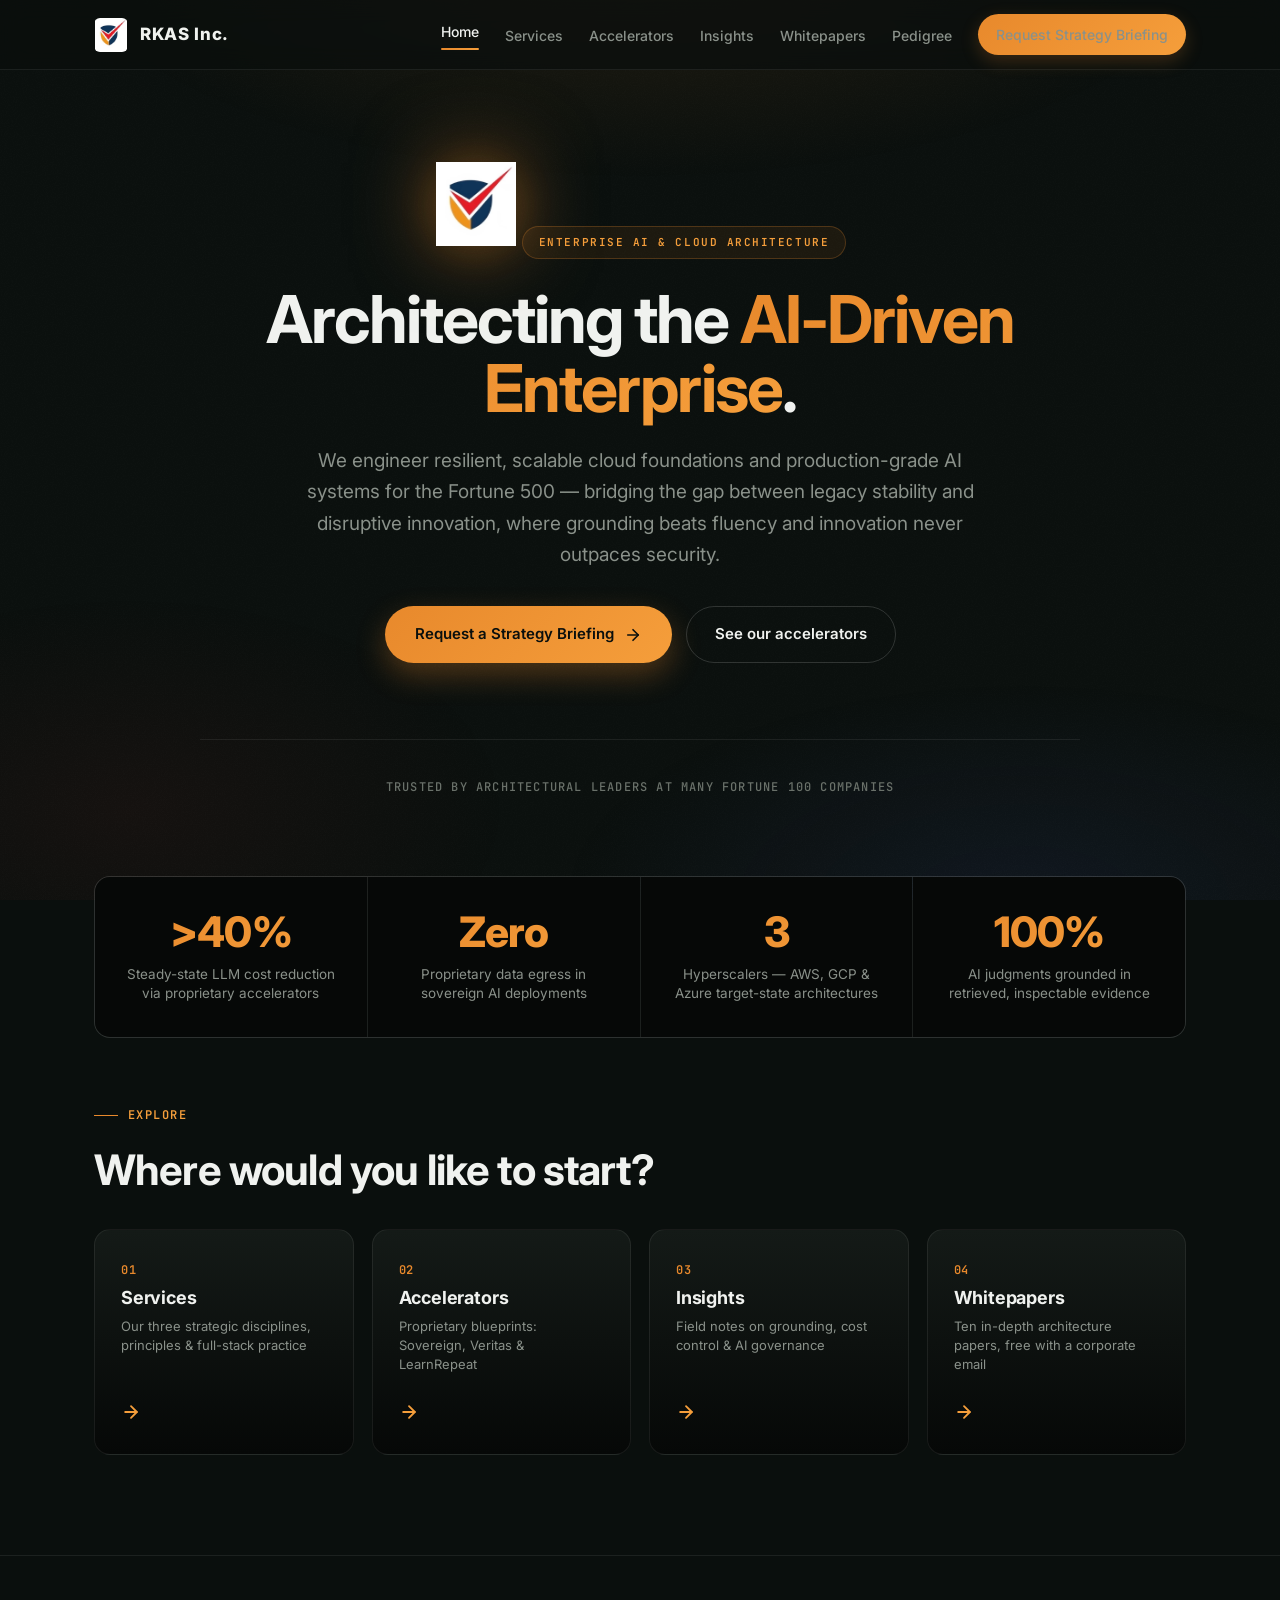
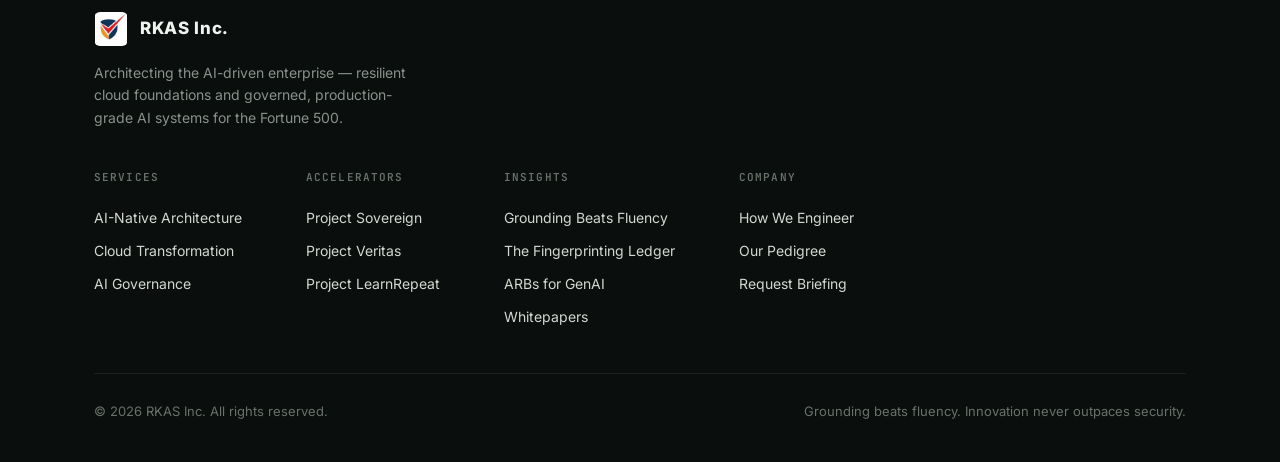
==== commit 4ab8c7cf: "Update site: add CNAME, reduce LLM cost claim to >40%, remove company names - Add site/CNAME for rka" ====
--- a/site/index.html
+++ b/site/index.html
@@ -1009,14 +1009,7 @@
         </div>
 
         <div class="trust">
-          <p class="trust-label">Trusted by architectural leaders at:</p>
-          <div class="trust-logos">
-            <span>Walmart</span>
-            <span>CVS Health</span>
-            <span>Bank of America</span>
-            <span>Toyota</span>
-            <span>iHeartMedia</span>
-          </div>
+          <p class="trust-label">Trusted by architectural leaders at many Fortune 100 companies</p>
         </div>
       </div>
     </div>
@@ -1027,7 +1020,7 @@
     <div class="container">
       <div class="stats-band">
         <div class="stat">
-          <div class="stat-num">~95%</div>
+          <div class="stat-num">&gt;40%</div>
           <div class="stat-label">Steady-state LLM cost reduction via proprietary accelerators</div>
         </div>
         <div class="stat">
@@ -1230,9 +1223,9 @@
           <div class="case-name">Project Veritas</div>
           <div class="case-domain">The Proprietary Fingerprinting Ledger</div>
           <h3>Evidence-driven discovery pipelines that turn chaos into structured insight.</h3>
-          <p class="case-lead">A serverless, event-driven architecture designed to convert chaotic external data feeds into structured insights — with a proprietary fingerprinting ledger that reduces steady-state inference cost by ~95% while maintaining strict data provenance.</p>
+          <p class="case-lead">A serverless, event-driven architecture designed to convert chaotic external data feeds into structured insights — with a proprietary fingerprinting ledger that reduces steady-state inference cost by &gt;40% while maintaining strict data provenance.</p>
           <div class="case-metric">
-            <span class="case-metric-num">~95%</span>
+            <span class="case-metric-num">&gt;40%</span>
             <span class="case-metric-label">reduction in steady-state LLM cost on unchanged records via the fingerprinting ledger</span>
           </div>
         </div>
@@ -1384,7 +1377,7 @@
         </a>
         <a class="insight-card" href="insights/fingerprinting-ledger-llm-cost.html">
           <span class="insight-cat">Cost Architecture</span>
-          <h3>The Fingerprinting Ledger: Cutting Steady-State LLM Cost by ~95%</h3>
+          <h3>The Fingerprinting Ledger: Cutting Steady-State LLM Cost by &gt;40%</h3>
           <p>Continuous AI pipelines quietly re-process the same unchanged data on every run. The highest-leverage cost lever is to stop paying to re-decide what hasn't changed.</p>
           <div class="insight-meta">
             <span>7 min read</span>
@@ -1445,12 +1438,12 @@
         <!-- WP02 -->
         <article class="wp-card">
           <span class="wp-cat">Whitepaper 02 · Cost Architecture</span>
-          <h3>The 95% LLM Cost Reduction Strategy: Semantic Fingerprinting</h3>
-          <p class="wp-challenge"><span class="wp-label">The Challenge</span>Scaling AI pipelines can bankrupt an IT budget. Learn how a cryptographic ledger approach to unstructured data reduced steady-state LLM token costs by 95%.</p>
-          <p class="wp-summary"><span class="wp-label">Executive Summary</span>Continuous data ingestion pipelines (such as competitive monitoring or vendor scraping) routinely re-process unchanged or slightly modified data, burning massive LLM token budgets. By implementing an edge-level 'Semantic Fingerprinting' ledger, enterprises can bypass the LLM entirely for 95% of steady-state data volume. This paper outlines the architecture of an intelligent bypass mechanism that relies on noun-chunk hashing to isolate meaningful semantic changes from formatting noise.</p>
+          <h3>The &gt;40% LLM Cost Reduction Strategy: Semantic Fingerprinting</h3>
+          <p class="wp-challenge"><span class="wp-label">The Challenge</span>Scaling AI pipelines can bankrupt an IT budget. Learn how a cryptographic ledger approach to unstructured data reduces steady-state LLM token costs by &gt;40%.</p>
+          <p class="wp-summary"><span class="wp-label">Executive Summary</span>Continuous data ingestion pipelines (such as competitive monitoring or vendor scraping) routinely re-process unchanged or slightly modified data, burning massive LLM token budgets. By implementing an edge-level 'Semantic Fingerprinting' ledger, enterprises can bypass the LLM on a significant portion of steady-state data volume. This paper outlines the architecture of an intelligent bypass mechanism that relies on noun-chunk hashing to isolate meaningful semantic changes from formatting noise.</p>
           <div class="wp-foot">
             <span class="wp-specs">PDF · 2 pages</span>
-            <button type="button" class="wp-download" data-pdf="assets/RKAS_Inc_WP02_Semantic_Fingerprinting.pdf" data-title="The 95% LLM Cost Reduction Strategy: Semantic Fingerprinting">
+            <button type="button" class="wp-download" data-pdf="assets/RKAS_Inc_WP02_Semantic_Fingerprinting.pdf" data-title="The &gt;40% LLM Cost Reduction Strategy: Semantic Fingerprinting">
               <svg viewBox="0 0 24 24"><path d="M21 15v4a2 2 0 0 1-2 2H5a2 2 0 0 1-2-2v-4"/><polyline points="7 10 12 15 17 10"/><line x1="12" y1="15" x2="12" y2="3"/></svg>
               Download PDF
             </button>
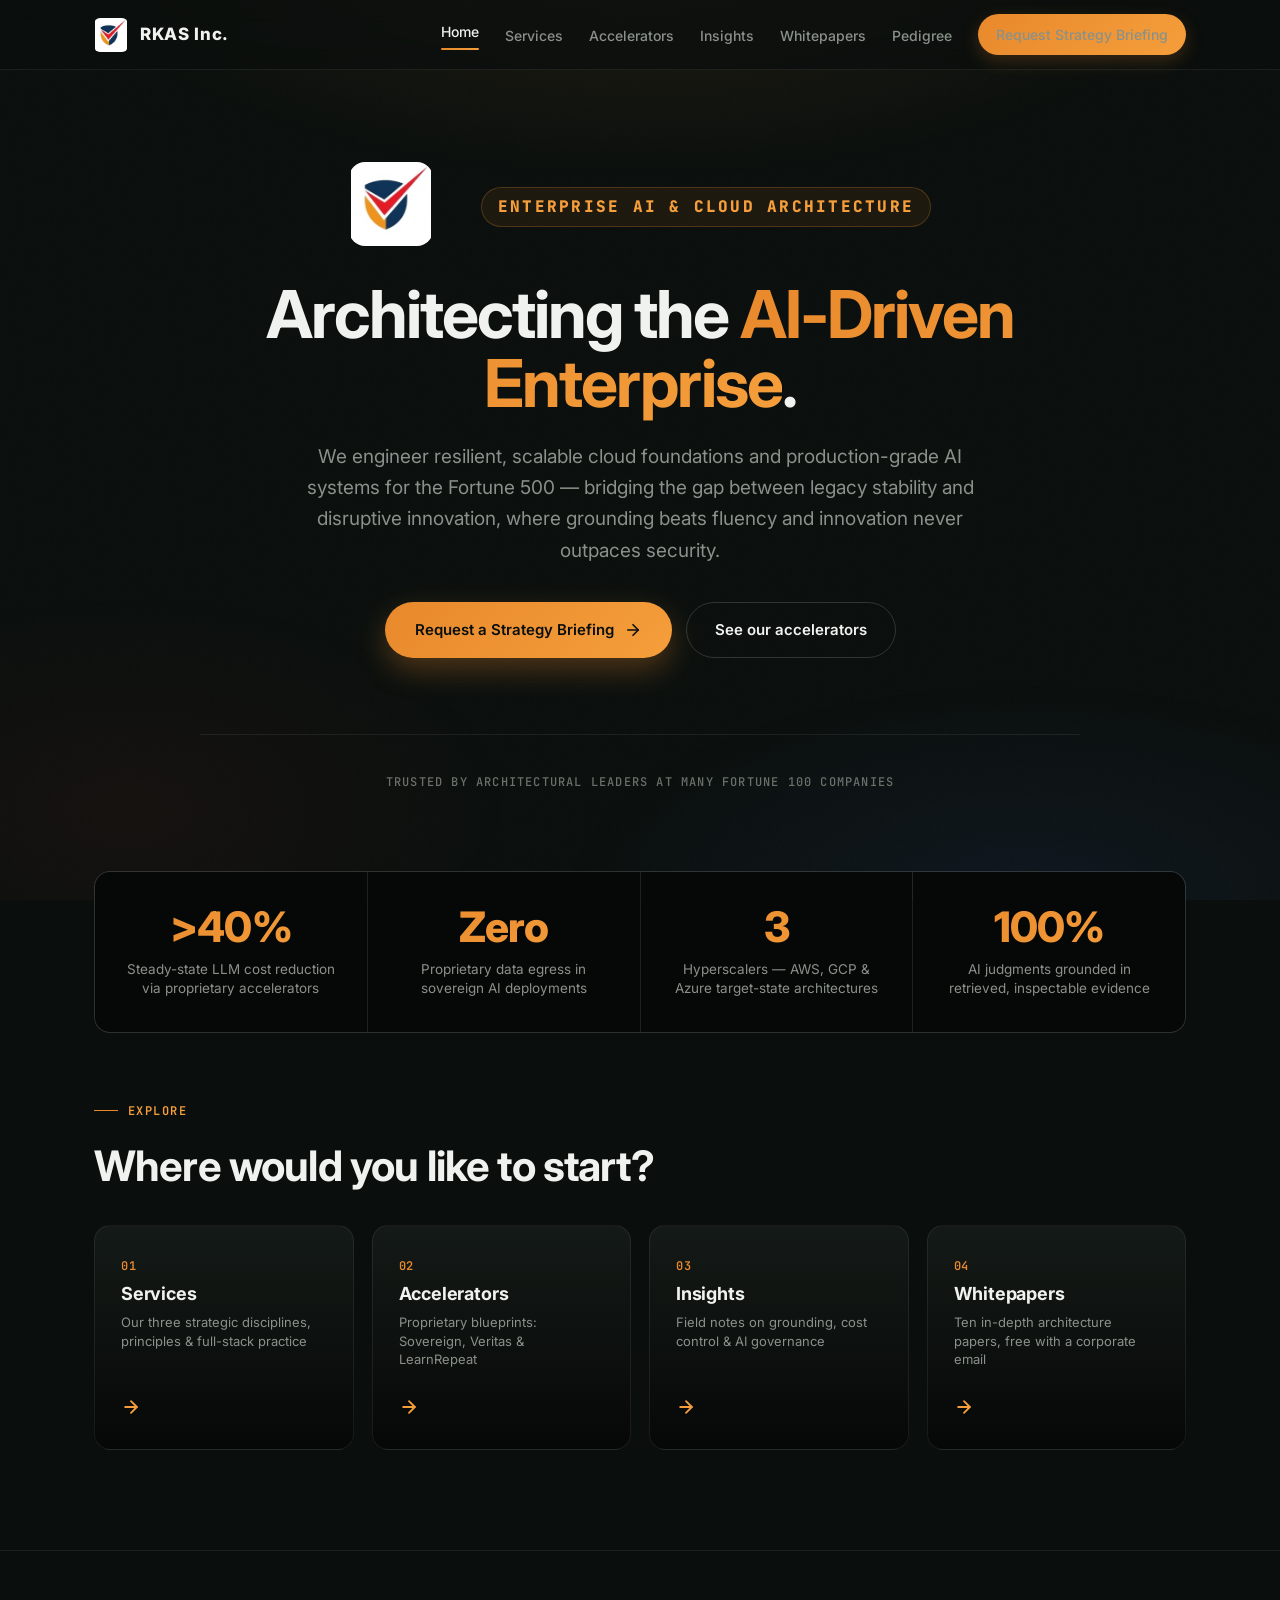
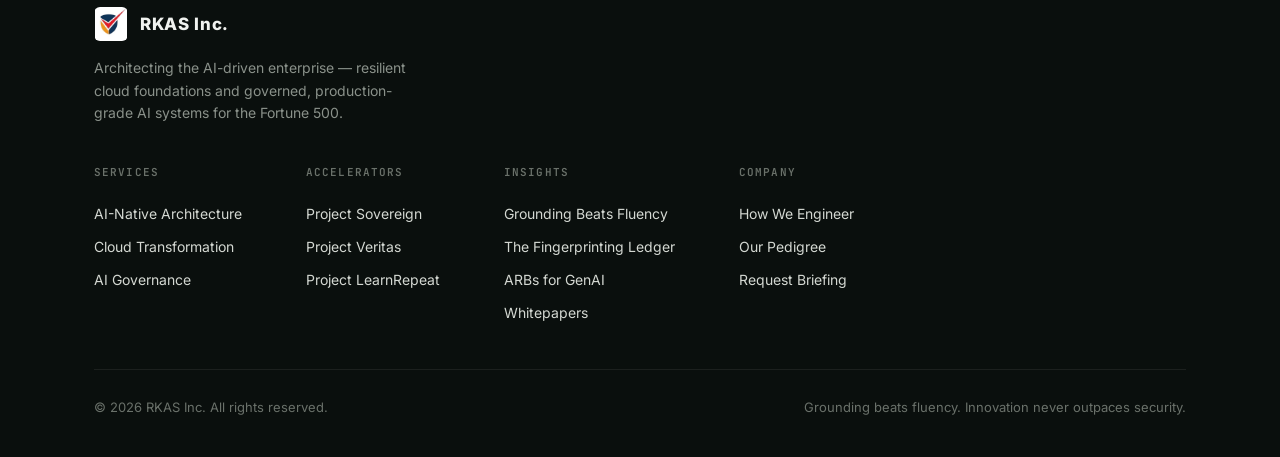
==== commit 2faeaa29: "Refine hero section: badge styling, logo rounded corners, remove glow - Move badge alongside logo in" ====
--- a/site/index.html
+++ b/site/index.html
@@ -250,22 +250,16 @@
       to { opacity: 1; transform: translateY(0); }
     }
 
-    .hero-logo-wrap { display: inline-block; position: relative; margin-bottom: 28px; }
-    .hero-logo-wrap::before {
-      content: '';
-      position: absolute;
-      inset: -30%;
-      background: radial-gradient(circle, var(--orange-glow), transparent 60%);
-      filter: blur(20px);
-      z-index: 0;
-      opacity: 0.55;
-    }
+    .hero-top { display: flex; align-items: center; justify-content: center; gap: 48px; margin-bottom: 28px; }
+    .hero-logo-wrap { display: inline-block; position: relative; }
+    .hero-logo-wrap::before { display: none; }
     .hero-logo {
       position: relative;
       width: 84px; height: 84px;
       object-fit: contain;
       z-index: 1;
-      filter: drop-shadow(0 0 40px var(--orange-glow));
+      filter: none;
+      border-radius: 16px;
     }
 
     .hero-badge {
@@ -273,8 +267,8 @@
       align-items: center;
       gap: 8px;
       font-family: var(--mono);
-      font-size: 11px;
-      font-weight: 600;
+      font-size: 16px;
+      font-weight: 800;
       letter-spacing: 0.14em;
       text-transform: uppercase;
       color: var(--orange-bright);
@@ -282,7 +276,6 @@
       border: 1px solid rgba(232, 137, 44, 0.25);
       padding: 7px 16px;
       border-radius: 999px;
-      margin-bottom: 26px;
     }
 
     .hero h1 {
@@ -994,10 +987,12 @@
   <section class="hero active" data-tab="home">
     <div class="container">
       <div class="hero-inner">
-        <div class="hero-logo-wrap">
-          <img src="assets/logo.jpg" alt="RKAS Inc." class="hero-logo" />
-        </div>
-        <div class="hero-badge">Enterprise AI &amp; Cloud Architecture</div>
+        <div class="hero-top">
+          <div class="hero-logo-wrap">
+            <img src="assets/logo.jpg" alt="RKAS Inc." class="hero-logo" />
+          </div>
+          <div class="hero-badge">Enterprise AI &amp; Cloud Architecture</div>
+        </div>
         <h1>Architecting the <span class="accent">AI-Driven Enterprise</span>.</h1>
         <p class="sub">We engineer resilient, scalable cloud foundations and production-grade AI systems for the Fortune 500 — bridging the gap between legacy stability and disruptive innovation, where grounding beats fluency and innovation never outpaces security.</p>
         <div class="hero-actions">
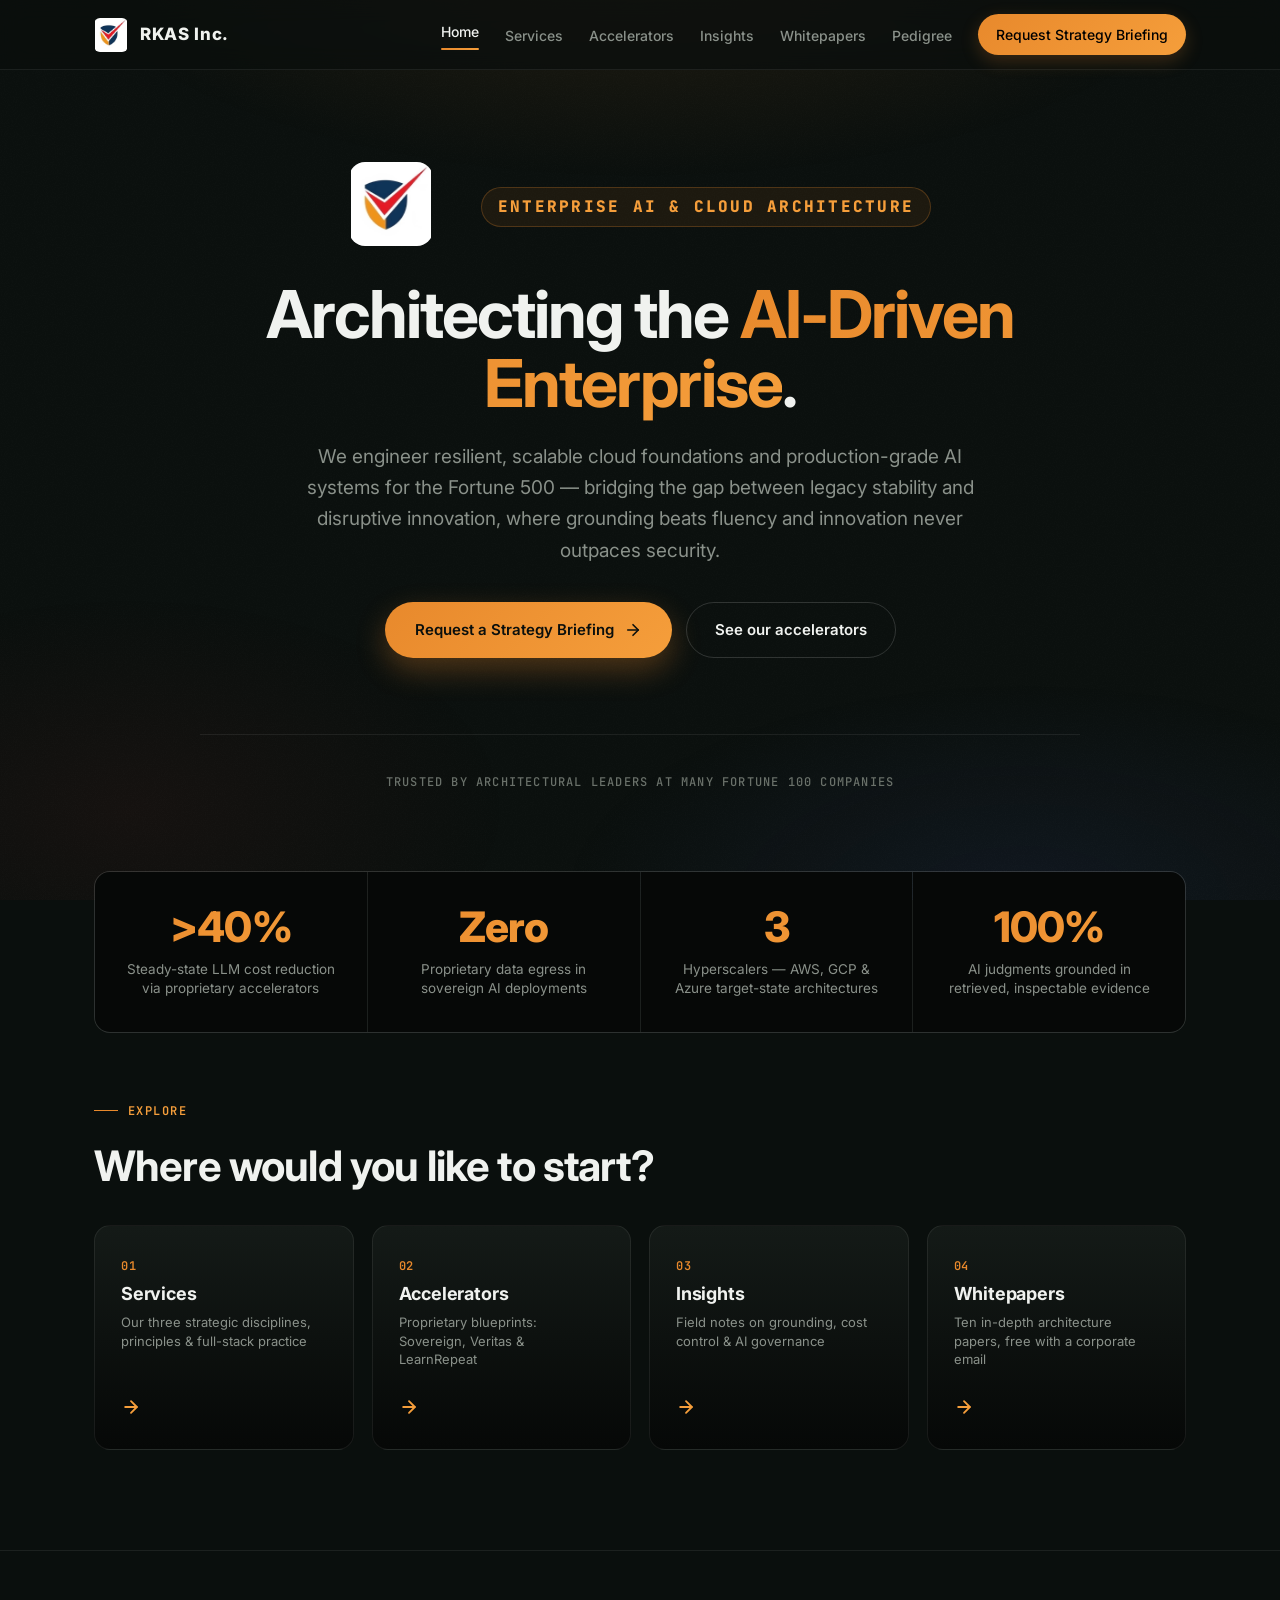
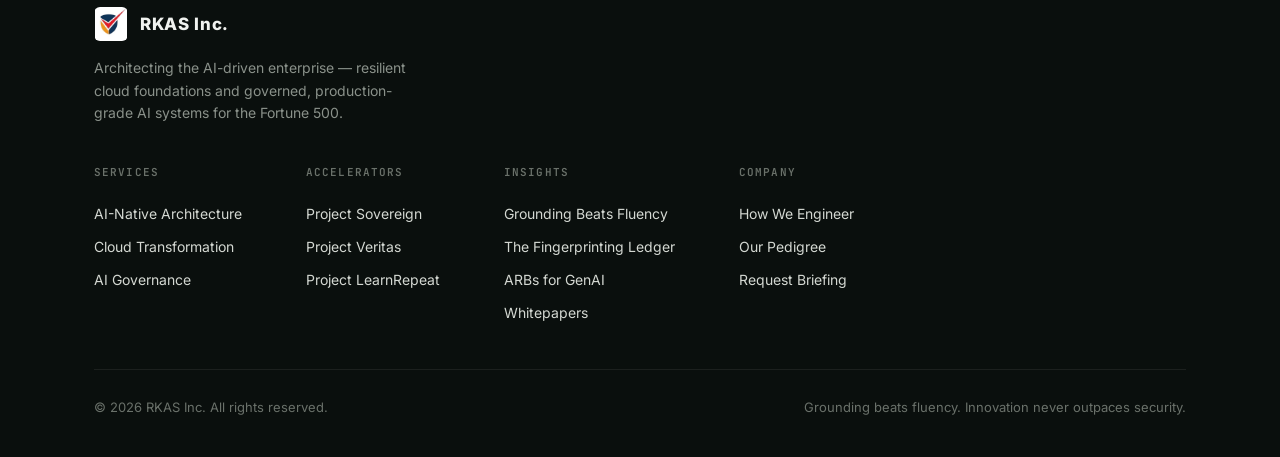
==== commit 31b68b43: "Fix nav CTA button font color: black default, white on hover Co-Authored-By: Claude Sonnet 4.6 <nore" ====
--- a/site/index.html
+++ b/site/index.html
@@ -136,7 +136,7 @@
       padding: 10px 18px;
       font-size: 13px;
       font-weight: 600;
-      color: var(--bg);
+      color: #000 !important;
       background: linear-gradient(135deg, var(--orange) 0%, var(--orange-bright) 100%);
       border-radius: 999px;
       text-decoration: none;
@@ -145,7 +145,7 @@
       white-space: nowrap;
     }
 
-    .nav-cta:hover { filter: brightness(1.08); box-shadow: 0 10px 26px rgba(232, 137, 44, 0.38); }
+    .nav-cta:hover { color: #fff !important; filter: brightness(1.08); box-shadow: 0 10px 26px rgba(232, 137, 44, 0.38); }
     .nav-cta:active { transform: translateY(1px); }
 
     .nav-toggle {
